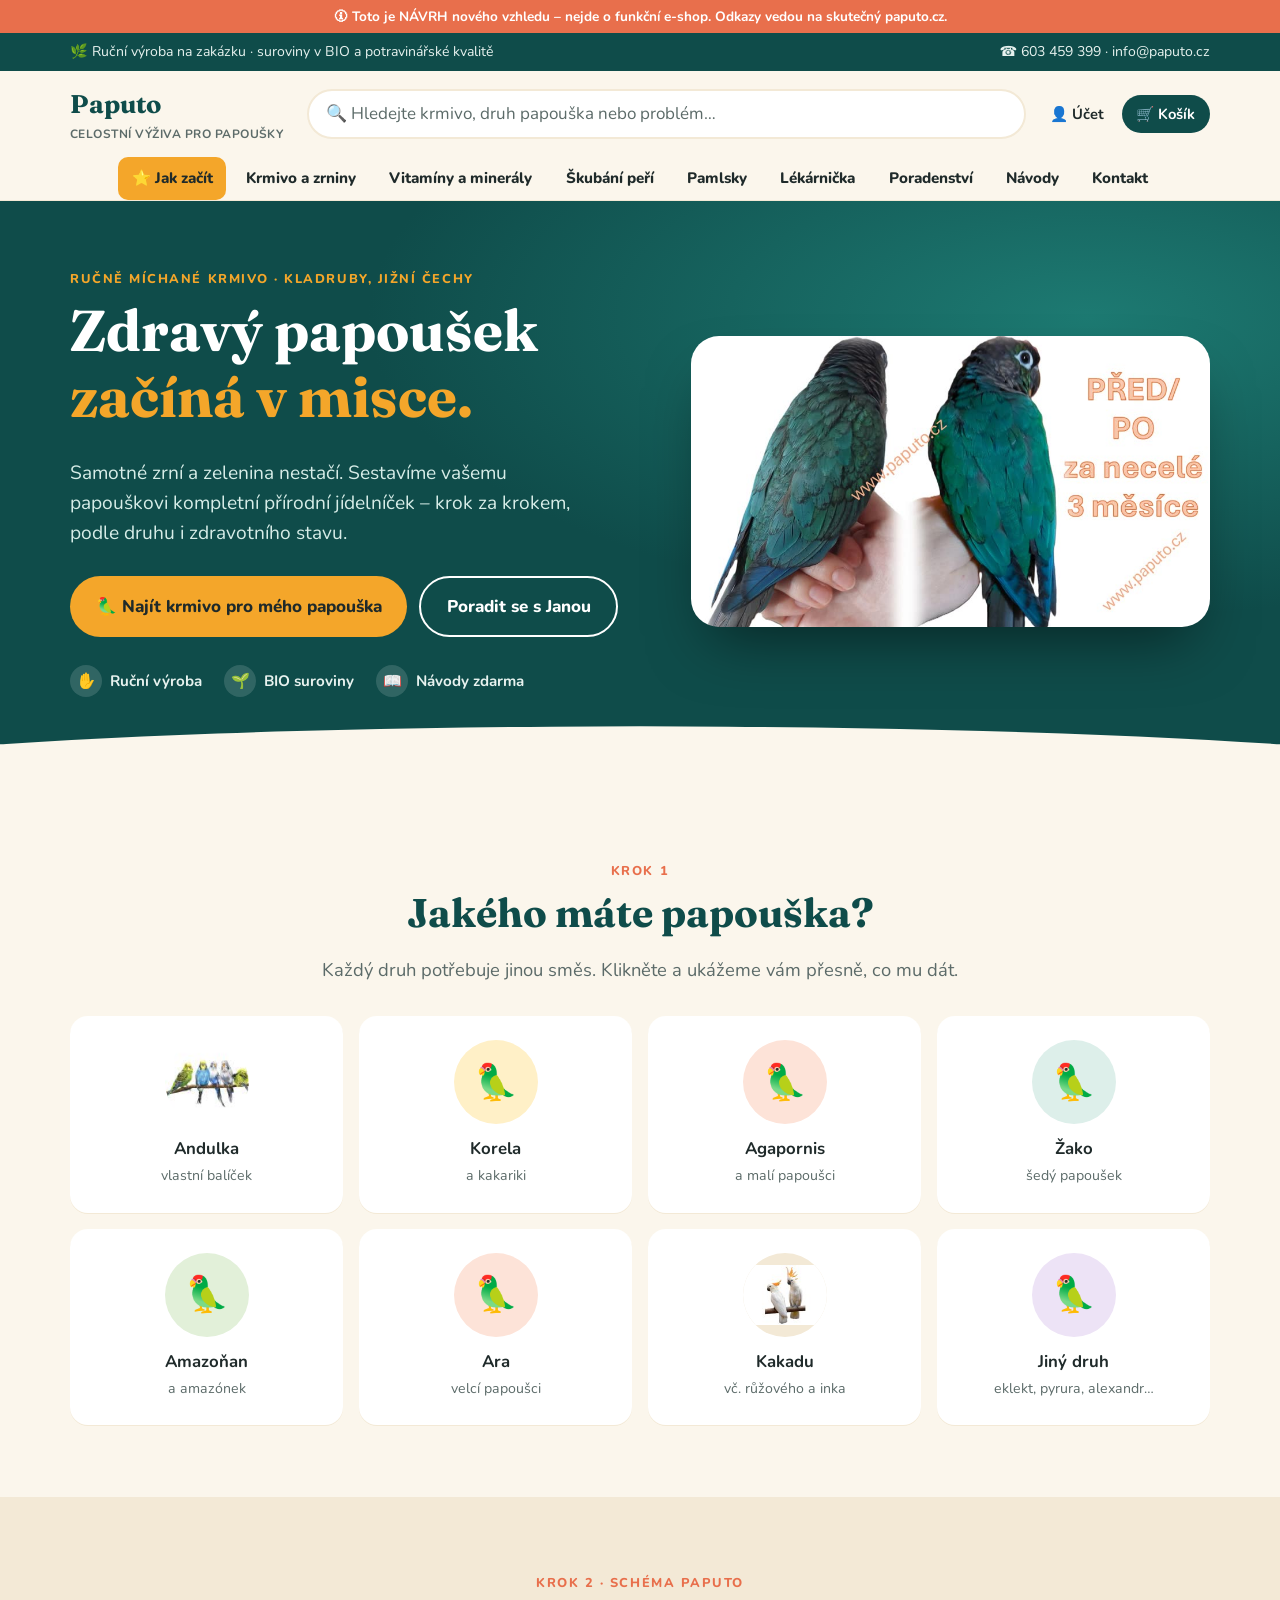
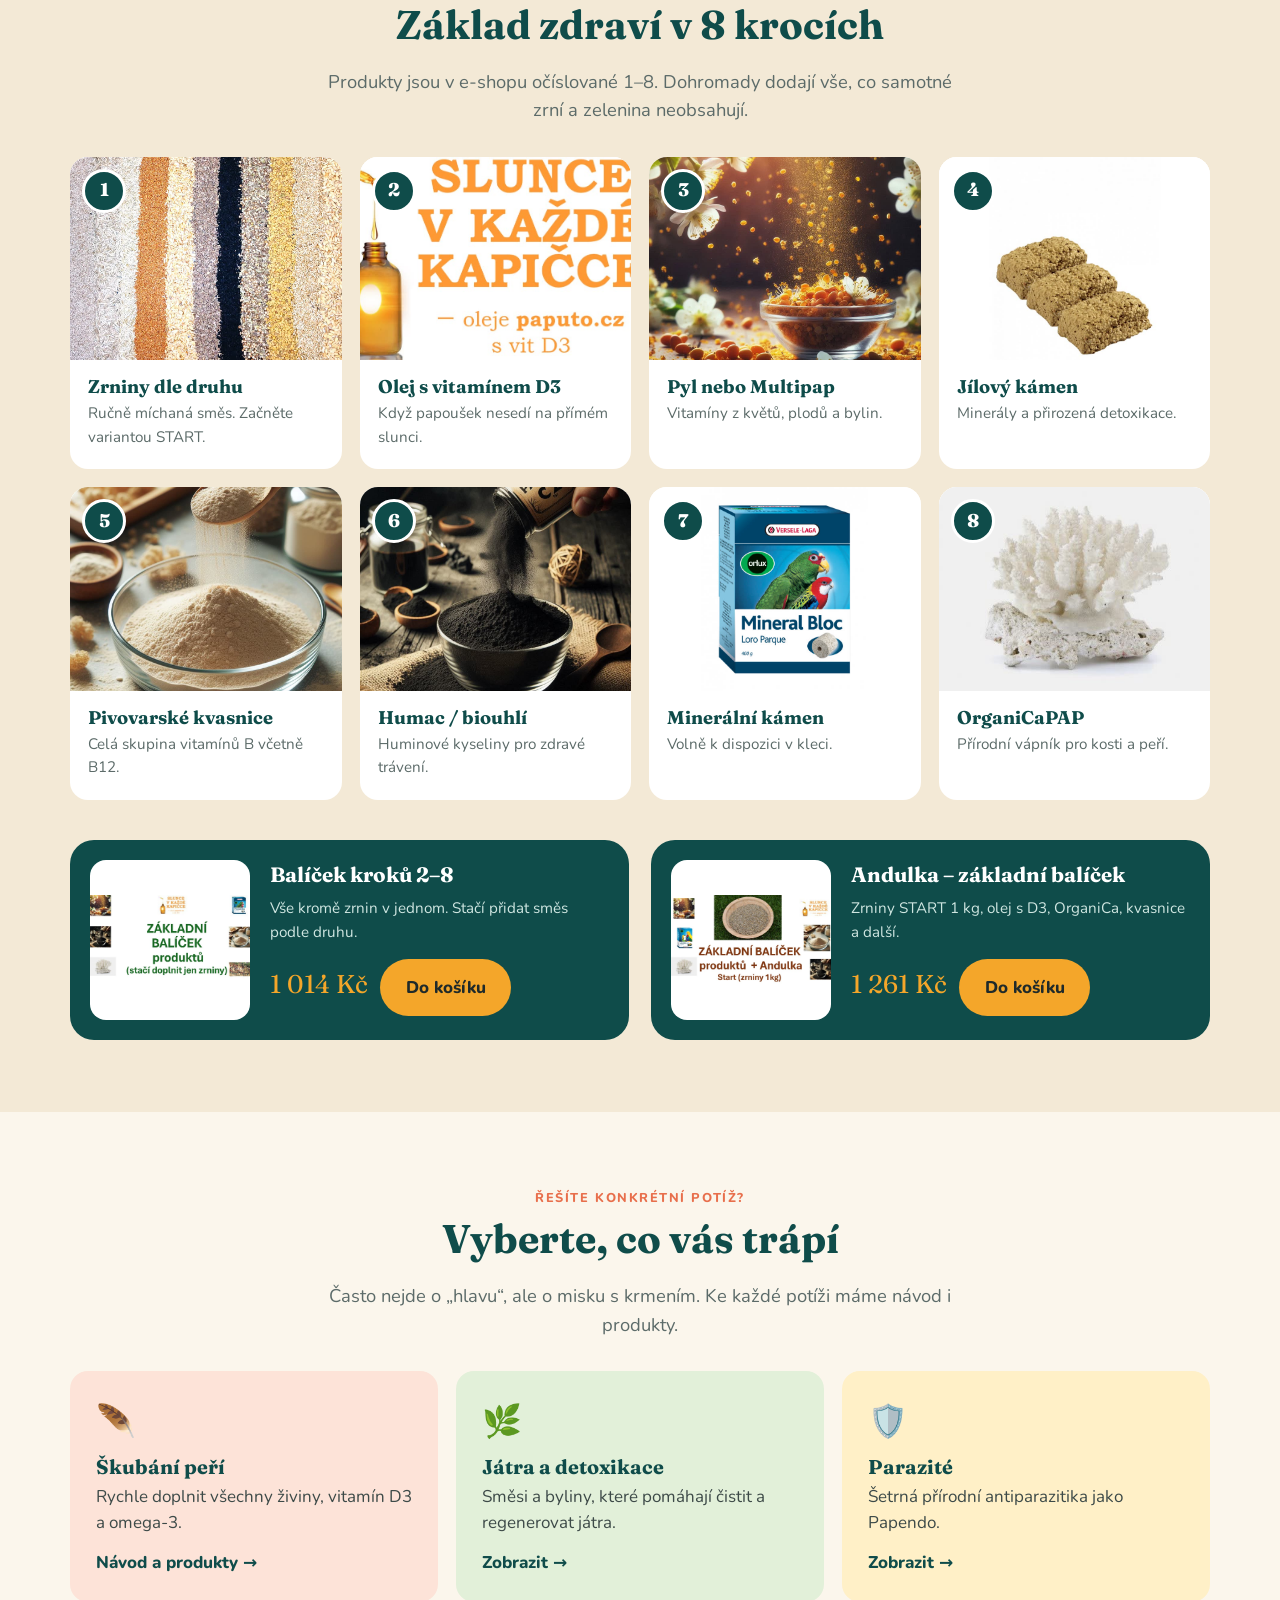
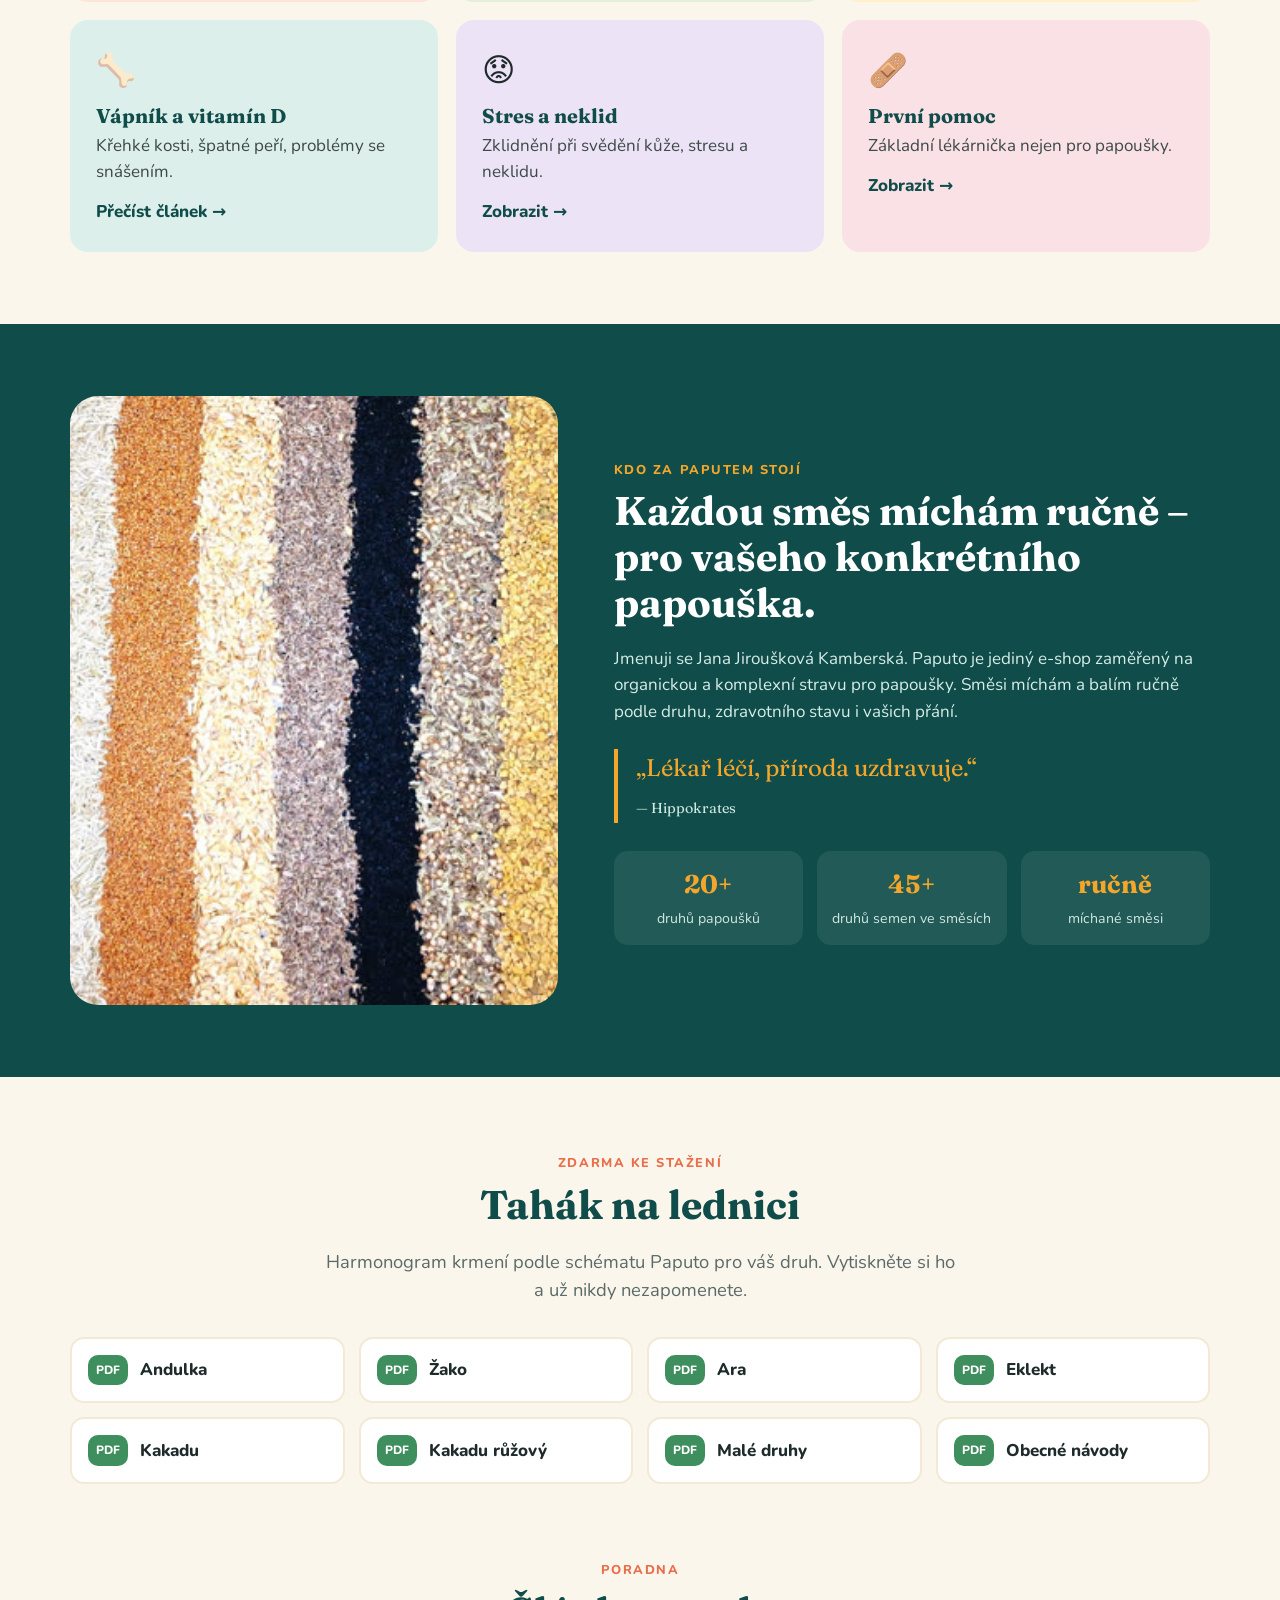
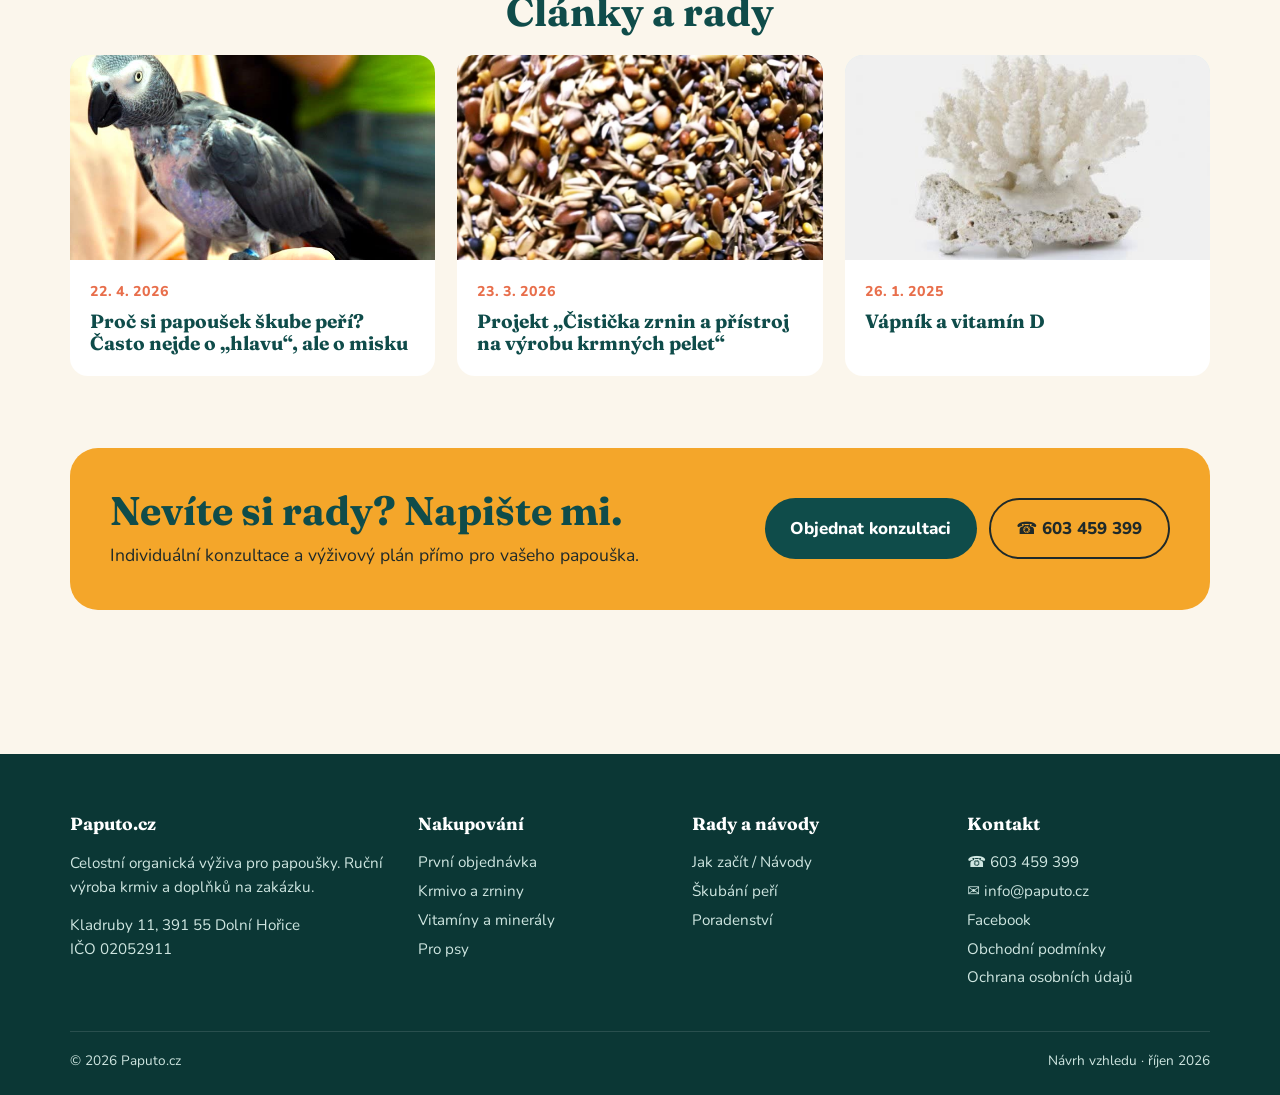
==== index.html @ c70174df "Návrh nového vzhledu úvodní stránky Paputo.cz Co-Authored-By: Claude Opus 5.5 <noreply@anthropic.com" ====
<!doctype html>
<html lang="cs">
<head>
<meta charset="utf-8">
<meta name="viewport" content="width=device-width,initial-scale=1">
<meta name="robots" content="noindex,nofollow">
<title>NÁVRH – Paputo.cz | Zdravý papoušek začíná v misce</title>
<link rel="preconnect" href="https://fonts.googleapis.com">
<link rel="preconnect" href="https://fonts.gstatic.com" crossorigin>
<link href="https://fonts.googleapis.com/css2?family=Fraunces:opsz,wght@9..144,600;9..144,800&family=Nunito:wght@400;600;700;800&display=swap" rel="stylesheet">
<style>
:root{
  --cream:#FBF6EC; --sand:#F3E9D6; --teal:#0F4C4A; --teal-2:#16615E; --leaf:#3E8E5E;
  --mango:#F4A62A; --coral:#E86F4C; --sky:#DDEFEA; --ink:#1F2A2A; --muted:#5C6B69;
  --r:18px; --shadow:0 10px 30px -12px rgba(15,76,74,.25);
}
*{box-sizing:border-box}
html{scroll-behavior:smooth}
body{margin:0;font-family:Nunito,system-ui,sans-serif;color:var(--ink);background:var(--cream);line-height:1.55;font-size:17px}
img{max-width:100%;display:block}
a{color:inherit}
h1,h2,h3{font-family:Fraunces,Georgia,serif;line-height:1.15;margin:0 0 .5em;color:var(--teal)}
h2{font-size:clamp(1.7rem,3.4vw,2.5rem)}
.wrap{max-width:1180px;margin:0 auto;padding:0 20px}
.eyebrow{display:inline-block;font-weight:800;font-size:.8rem;letter-spacing:.12em;text-transform:uppercase;color:var(--coral);margin-bottom:.6em}
.btn{display:inline-flex;align-items:center;gap:.5em;padding:.9em 1.5em;border-radius:999px;font-weight:800;text-decoration:none;transition:transform .15s,box-shadow .15s}
.btn:hover{transform:translateY(-2px);box-shadow:var(--shadow)}
.btn-mango{background:var(--mango);color:var(--ink)}
.btn-ghost{border:2px solid currentColor}
section{padding:72px 0}
.center{text-align:center}
.lead{font-size:1.15rem;color:var(--muted);max-width:640px}
.center .lead{margin:0 auto 2rem}

/* demo pruh */
.demo{background:var(--coral);color:#fff;text-align:center;font-weight:700;font-size:.85rem;padding:6px 12px}

/* horní lišta */
.topbar{background:var(--teal);color:#E7F2EF;font-size:.88rem}
.topbar .wrap{display:flex;justify-content:space-between;gap:12px;padding-top:8px;padding-bottom:8px;flex-wrap:wrap}
.topbar a{text-decoration:none}

/* hlavička */
header{background:var(--cream);position:sticky;top:0;z-index:20;border-bottom:1px solid var(--sand)}
.head{display:flex;align-items:center;gap:24px;padding-top:14px;padding-bottom:14px}
.logo{display:flex;align-items:center;gap:10px;text-decoration:none}
.logo b{font-family:Fraunces,serif;font-size:1.6rem;color:var(--teal)}
.logo small{display:block;font-size:.75rem;color:var(--muted);font-weight:700;letter-spacing:.04em}
.search{flex:1;display:flex;align-items:center;background:#fff;border:2px solid var(--sand);border-radius:999px;padding:.55em 1em;color:var(--muted);gap:.6em}
.icons{display:flex;gap:18px;font-weight:700;font-size:.92rem}
.icons a{text-decoration:none;display:flex;align-items:center;gap:6px}
.cart{background:var(--teal);color:#fff;padding:.5em 1em;border-radius:999px}
nav.main{background:var(--cream)}
nav.main ul{list-style:none;margin:0;padding:0 20px;display:flex;gap:6px;justify-content:center;flex-wrap:wrap;max-width:1180px;margin:0 auto}
nav.main a{display:block;padding:.65em .9em;font-weight:800;text-decoration:none;border-radius:10px;font-size:.95rem}
nav.main a:hover{background:var(--sky)}
nav.main .hl a{background:var(--mango)}
.burger{display:none}

/* hero */
.hero{background:radial-gradient(1200px 500px at 85% 20%,#1d7a72 0,var(--teal) 60%);color:#fff;padding:64px 0 88px;position:relative;overflow:hidden}
.hero::after{content:"";position:absolute;left:0;right:0;bottom:-1px;height:60px;background:var(--cream);clip-path:ellipse(70% 100% at 50% 100%)}
.hero .wrap{display:grid;grid-template-columns:1.05fr .95fr;gap:48px;align-items:center}
.hero h1{color:#fff;font-size:clamp(2.2rem,5vw,3.6rem)}
.hero h1 em{font-style:normal;color:var(--mango)}
.hero p{font-size:1.2rem;color:#D6ECE7;max-width:520px}
.hero .cta{display:flex;gap:12px;flex-wrap:wrap;margin:28px 0}
.trust{display:flex;gap:22px;flex-wrap:wrap;font-weight:700;font-size:.95rem;color:#E7F2EF}
.trust span{display:flex;align-items:center;gap:8px}
.trust i{font-style:normal;background:rgba(255,255,255,.14);border-radius:50%;width:32px;height:32px;display:grid;place-items:center}
.hero-img{position:relative}
.hero-img img{border-radius:28px;box-shadow:0 30px 60px -20px rgba(0,0,0,.5);background:#fff}
.badge{position:absolute;left:-18px;bottom:-18px;background:var(--mango);color:var(--ink);border-radius:20px;padding:14px 18px;font-weight:800;box-shadow:var(--shadow);max-width:230px;line-height:1.25}
.badge b{font-family:Fraunces,serif;font-size:1.5rem;display:block}

/* druhy */
.species{display:grid;grid-template-columns:repeat(4,1fr);gap:16px}
.sp{background:#fff;border-radius:var(--r);padding:22px 16px;text-align:center;text-decoration:none;box-shadow:0 1px 0 var(--sand);border:2px solid transparent;transition:.15s}
.sp:hover{border-color:var(--mango);transform:translateY(-3px);box-shadow:var(--shadow)}
.sp .dot{width:84px;height:84px;margin:0 auto 12px;border-radius:50%;display:grid;place-items:center;font-size:2.2rem;overflow:hidden}
.sp .dot img{width:100%;height:100%;object-fit:cover}
.sp b{display:block;font-size:1.05rem}
.sp small{color:var(--muted)}

/* 8 kroků */
.steps-bg{background:var(--sand)}
.steps{display:grid;grid-template-columns:repeat(4,1fr);gap:18px;counter-reset:s}
.step{background:#fff;border-radius:var(--r);overflow:hidden;text-decoration:none;display:flex;flex-direction:column;transition:.15s}
.step:hover{transform:translateY(-3px);box-shadow:var(--shadow)}
.step .ph{aspect-ratio:4/3;background:#fff;position:relative;overflow:hidden}
.step .ph img{position:absolute;inset:0;width:100%;height:100%;object-fit:cover}
.step .n{position:absolute;top:12px;left:12px;background:var(--teal);color:#fff;font-family:Fraunces,serif;font-weight:800;width:44px;height:44px;border-radius:50%;display:grid;place-items:center;font-size:1.15rem;border:3px solid #fff}
.step .tx{padding:16px 18px 20px}
.step h3{font-size:1.15rem;margin-bottom:.25em}
.step p{margin:0;color:var(--muted);font-size:.95rem}
.bundles{display:grid;grid-template-columns:1fr 1fr;gap:22px;margin-top:40px}
.bundle{display:grid;grid-template-columns:160px 1fr;gap:20px;align-items:center;background:var(--teal);color:#fff;border-radius:24px;padding:20px}
.bundle img{border-radius:16px;background:#fff;aspect-ratio:1;object-fit:contain;width:100%}
.bundle h3{color:#fff;font-size:1.3rem}
.bundle p{color:#CFE6E1;margin:.2em 0 1em;font-size:.95rem}
.price{font-family:Fraunces,serif;font-size:1.6rem;color:var(--mango);margin-right:12px}

/* problémy */
.probs{display:grid;grid-template-columns:repeat(3,1fr);gap:18px}
.prob{border-radius:var(--r);padding:26px;text-decoration:none;color:var(--ink);position:relative;transition:.15s}
.prob:hover{transform:translateY(-3px);box-shadow:var(--shadow)}
.prob .ic{font-size:2rem}
.prob h3{font-size:1.25rem;margin:.4em 0 .3em}
.prob p{margin:0 0 .8em;color:#3d4a48}
.prob span{font-weight:800;color:var(--teal)}
.c1{background:#FDE3D8}.c2{background:#E2F0D9}.c3{background:#FFF0C7}.c4{background:#DDEFEA}.c5{background:#EDE3F6}.c6{background:#F9E1E6}

/* Jana */
.jana{background:var(--teal);color:#fff}
.jana .wrap{display:grid;grid-template-columns:.9fr 1.1fr;gap:56px;align-items:center}
.jana h2{color:#fff}
.jana p{color:#D6ECE7}
.quote{font-family:Fraunces,serif;font-size:1.5rem;color:var(--mango);border-left:4px solid var(--mango);padding-left:18px;margin:24px 0}
.jana-img{border-radius:28px;overflow:hidden;aspect-ratio:4/5;background:#174f4c}
.jana-img img{width:100%;height:100%;object-fit:cover}
.facts{display:grid;grid-template-columns:repeat(3,1fr);gap:14px;margin-top:28px}
.facts div{background:rgba(255,255,255,.08);border-radius:14px;padding:14px;text-align:center}
.facts b{display:block;font-family:Fraunces,serif;font-size:1.6rem;color:var(--mango)}
.facts small{color:#CFE6E1}

/* taháky */
.dl{display:grid;grid-template-columns:repeat(4,1fr);gap:14px}
.dl a{display:flex;align-items:center;gap:12px;background:#fff;border-radius:14px;padding:16px;text-decoration:none;font-weight:800;border:2px solid var(--sand)}
.dl a:hover{border-color:var(--leaf)}
.dl i{font-style:normal;background:var(--leaf);color:#fff;border-radius:10px;padding:6px 8px;font-size:.75rem}

/* články */
.posts{display:grid;grid-template-columns:repeat(3,1fr);gap:22px}
.post{background:#fff;border-radius:var(--r);overflow:hidden;text-decoration:none;transition:.15s}
.post:hover{box-shadow:var(--shadow)}
.post .ph{aspect-ratio:16/9;overflow:hidden;background:var(--sky);position:relative}
.post .ph img{position:absolute;inset:0;width:100%;height:100%;object-fit:cover}
.post .tx{padding:18px 20px 22px}
.post small{color:var(--coral);font-weight:800}
.post h3{font-size:1.2rem;margin:.3em 0 0}

/* poradenství CTA */
.consult{background:var(--mango);border-radius:28px;padding:40px;display:grid;grid-template-columns:1fr auto;gap:24px;align-items:center}
.consult h2{margin:0 0 .2em}
.consult p{margin:0;font-size:1.1rem}
.btn-teal{background:var(--teal);color:#fff}

footer{background:#0B3735;color:#CFE6E1;padding:56px 0 24px;margin-top:72px;font-size:.95rem}
footer .cols{display:grid;grid-template-columns:1.3fr 1fr 1fr 1fr;gap:32px}
footer h4{color:#fff;font-family:Fraunces,serif;font-size:1.1rem;margin:0 0 .8em}
footer ul{list-style:none;padding:0;margin:0}
footer li{margin:.35em 0}
footer a{text-decoration:none}
footer a:hover{color:var(--mango)}
.copy{border-top:1px solid rgba(255,255,255,.12);margin-top:36px;padding-top:18px;font-size:.85rem;display:flex;justify-content:space-between;flex-wrap:wrap;gap:8px}

@media (max-width:960px){
  .hero .wrap,.jana .wrap{grid-template-columns:1fr}
  .species,.steps,.dl{grid-template-columns:repeat(2,1fr)}
  .probs,.posts{grid-template-columns:1fr 1fr}
  .bundles{grid-template-columns:1fr}
  footer .cols{grid-template-columns:1fr 1fr}
  .consult{grid-template-columns:1fr}
}
@media (max-width:640px){
  body{font-size:16px}
  section{padding:52px 0}
  .search,.icons .acc{display:none}
  nav.main ul{display:none}
  nav.main.open ul{display:flex;flex-direction:column;padding-bottom:12px}
  .burger{display:block;margin-left:auto;font-weight:800;background:var(--sky);border:0;border-radius:10px;padding:.5em .8em;font:inherit}
  .icons{margin-left:0}
  .probs,.posts{grid-template-columns:1fr}
  .bundle{grid-template-columns:96px 1fr}
  .badge{left:12px;bottom:-14px}
  .facts{grid-template-columns:1fr 1fr 1fr}
  .consult{padding:28px}
  footer .cols{grid-template-columns:1fr}
}
</style>
</head>
<body>

<div class="demo">🛈 Toto je NÁVRH nového vzhledu – nejde o funkční e-shop. Odkazy vedou na skutečný paputo.cz.</div>

<div class="topbar"><div class="wrap">
  <span>🌿 Ruční výroba na zakázku · suroviny v BIO a potravinářské kvalitě</span>
  <span><a href="tel:+420603459399">☎ 603 459 399</a> · <a href="mailto:info@paputo.cz">info@paputo.cz</a></span>
</div></div>

<header>
  <div class="wrap head">
    <a class="logo" href="#"><div><b>Paputo</b><small>CELOSTNÍ VÝŽIVA PRO PAPOUŠKY</small></div></a>
    <div class="search">🔍 Hledejte krmivo, druh papouška nebo problém…</div>
    <div class="icons">
      <a class="acc" href="https://www.paputo.cz/login/">👤 Účet</a>
      <a class="cart" href="https://www.paputo.cz/kosik/">🛒 Košík</a>
    </div>
    <button class="burger" onclick="document.querySelector('nav.main').classList.toggle('open')">☰ Menu</button>
  </div>
  <nav class="main"><ul>
    <li class="hl"><a href="#zacit">⭐ Jak začít</a></li>
    <li><a href="https://www.paputo.cz/zrniny/">Krmivo a zrniny</a></li>
    <li><a href="https://www.paputo.cz/vitaminy-a-mineraly/">Vitamíny a minerály</a></li>
    <li><a href="https://www.paputo.cz/skubani-nutno-dodat-vsechny-ziviny-produkty-c-1-8-viz-navody/">Škubání peří</a></li>
    <li><a href="https://www.paputo.cz/zdrave-mlsani-pamlsky/">Pamlsky</a></li>
    <li><a href="https://www.paputo.cz/hygiena-a-domacnost/">Lékárnička</a></li>
    <li><a href="https://www.paputo.cz/konzultace-poradenstvi/">Poradenství</a></li>
    <li><a href="https://www.paputo.cz/navody-paputo/">Návody</a></li>
    <li><a href="https://www.paputo.cz/kontakty/">Kontakt</a></li>
  </ul></nav>
</header>

<!-- HERO -->
<section class="hero">
  <div class="wrap">
    <div>
      <span class="eyebrow" style="color:var(--mango)">Ručně míchané krmivo · Kladruby, jižní Čechy</span>
      <h1>Zdravý papoušek <em>začíná v misce.</em></h1>
      <p>Samotné zrní a zelenina nestačí. Sestavíme vašemu papouškovi kompletní přírodní jídelníček – krok za krokem, podle druhu i zdravotního stavu.</p>
      <div class="cta">
        <a class="btn btn-mango" href="#druh">🦜 Najít krmivo pro mého papouška</a>
        <a class="btn btn-ghost" href="#poradna">Poradit se s Janou</a>
      </div>
      <div class="trust">
        <span><i>✋</i>Ruční výroba</span>
        <span><i>🌱</i>BIO suroviny</span>
        <span><i>📖</i>Návody zdarma</span>
      </div>
    </div>
    <div class="hero-img">
      <img src="img/hero.jpg" alt="Papoušek před a po změně stravy">
          </div>
  </div>
</section>

<!-- DRUH -->
<section id="druh">
  <div class="wrap center">
    <span class="eyebrow">Krok 1</span>
    <h2>Jakého máte papouška?</h2>
    <p class="lead">Každý druh potřebuje jinou směs. Klikněte a ukážeme vám přesně, co mu dát.</p>
    <div class="species">
      <a class="sp" href="https://www.paputo.cz/andulka-prvotni-objednavka/"><div class="dot" style="background:#E2F0D9"><img src="img/andulky.jpg" alt=""></div><b>Andulka</b><small>vlastní balíček</small></a>
      <a class="sp" href="https://www.paputo.cz/vsechny-druhy-vyjma-andulek/"><div class="dot" style="background:#FFF0C7">🦜</div><b>Korela</b><small>a kakariki</small></a>
      <a class="sp" href="https://www.paputo.cz/vsechny-druhy-vyjma-andulek/"><div class="dot" style="background:#FDE3D8">🦜</div><b>Agapornis</b><small>a malí papoušci</small></a>
      <a class="sp" href="https://www.paputo.cz/vsechny-druhy-vyjma-andulek/"><div class="dot" style="background:#DDEFEA">🦜</div><b>Žako</b><small>šedý papoušek</small></a>
      <a class="sp" href="https://www.paputo.cz/vsechny-druhy-vyjma-andulek/"><div class="dot" style="background:#E2F0D9">🦜</div><b>Amazoňan</b><small>a amazónek</small></a>
      <a class="sp" href="https://www.paputo.cz/vsechny-druhy-vyjma-andulek/"><div class="dot" style="background:#FDE3D8">🦜</div><b>Ara</b><small>velcí papoušci</small></a>
      <a class="sp" href="https://www.paputo.cz/vsechny-druhy-vyjma-andulek/"><div class="dot" style="background:#F3E9D6"><img src="img/kakadu.png" alt="" style="object-fit:contain"></div><b>Kakadu</b><small>vč. růžového a inka</small></a>
      <a class="sp" href="https://www.paputo.cz/vsechny-druhy-vyjma-andulek/"><div class="dot" style="background:#EDE3F6">🦜</div><b>Jiný druh</b><small>eklekt, pyrura, alexandr…</small></a>
    </div>
  </div>
</section>

<!-- 8 KROKŮ -->
<section class="steps-bg" id="zacit">
  <div class="wrap">
    <div class="center">
      <span class="eyebrow">Krok 2 · Schéma Paputo</span>
      <h2>Základ zdraví v 8 krocích</h2>
      <p class="lead">Produkty jsou v e-shopu očíslované 1–8. Dohromady dodají vše, co samotné zrní a zelenina neobsahují.</p>
    </div>
    <div class="steps">
      <a class="step" href="https://www.paputo.cz/zrniny-2/"><div class="ph"><img src="img/zrniny.jpg" alt=""><span class="n">1</span></div><div class="tx"><h3>Zrniny dle druhu</h3><p>Ručně míchaná směs. Začněte variantou START.</p></div></a>
      <a class="step" href="https://www.paputo.cz/02--bio-liskooriskovo-pupalkovy--lneno-konopny--za-studena-lisovany-olej-s-organickym-vit-d3/"><div class="ph"><img src="img/olej.jpg" alt=""><span class="n">2</span></div><div class="tx"><h3>Olej s vitamínem D3</h3><p>Když papoušek nesedí na přímém slunci.</p></div></a>
      <a class="step" href="https://www.paputo.cz/003-pyl-rouskovy-100-g-puvod-cr-zasoba-vitaminu-na-rok/"><div class="ph"><img src="img/pyl.jpg" alt=""><span class="n">3</span></div><div class="tx"><h3>Pyl nebo Multipap</h3><p>Vitamíny z květů, plodů a bylin.</p></div></a>
      <a class="step" href="https://www.paputo.cz/04--clay-bloc-amazon-river-550g-detoxikace-jilovy-mineralni-kamen-pro-papousky--vycisteni-trav--traktu--mineralni-jilovy-kamen--versele-laga-orlux-/"><div class="ph"><img src="img/jil.jpg" alt=""><span class="n">4</span></div><div class="tx"><h3>Jílový kámen</h3><p>Minerály a přirozená detoxikace.</p></div></a>
      <a class="step" href="https://www.paputo.cz/05b--odhorcene-pivovarske-kvasnice-zdroj-vitaminu-sk-b/"><div class="ph"><img src="img/kvasnice.jpg" alt=""><span class="n">5</span></div><div class="tx"><h3>Pivovarské kvasnice</h3><p>Celá skupina vitamínů B včetně B12.</p></div></a>
      <a class="step" href="https://www.paputo.cz/humac-odvazeny-v-prakticke-sroubovaci-doze-doplnek-s-vysokym-obsahem-huminovych-kyselin-kartac-na-streva-odstraneni-plisni--tezkych-kovu-ze-strev/"><div class="ph"><img src="img/humac.jpg" alt=""><span class="n">6</span></div><div class="tx"><h3>Humac / biouhlí</h3><p>Huminové kyseliny pro zdravé trávení.</p></div></a>
      <a class="step" href="https://www.paputo.cz/07--mineral-bloc-loro-parque-400g-mineralni-kamen-pro-papousky/"><div class="ph"><img src="img/mineral.jpg" alt="" style="object-fit:contain"><span class="n">7</span></div><div class="tx"><h3>Minerální kámen</h3><p>Volně k dispozici v kleci.</p></div></a>
      <a class="step" href="https://www.paputo.cz/organicapap-kosti-peri--dychani---zdroj-organickeho-vapniku-a-ostatnich-slozek-nutnych-pro-jeho-vstrebatelnost-100g-vynikajici-zdroj-prirozeneho--velmi-dobre-vyuzitelneho-vapniku/"><div class="ph"><img src="img/organica.jpg" alt=""><span class="n">8</span></div><div class="tx"><h3>OrganiCaPAP</h3><p>Přírodní vápník pro kosti a peří.</p></div></a>
    </div>

    <div class="bundles">
      <div class="bundle">
        <img src="img/balicek.jpg" alt="">
        <div><h3>Balíček kroků 2–8</h3><p>Vše kromě zrnin v jednom. Stačí přidat směs podle druhu.</p>
        <span class="price">1 014 Kč</span><a class="btn btn-mango" href="https://www.paputo.cz/balicek-zakladnich-produktu-pro-zdravi-papouska-c-2-8--staci-doplnit-jen-vhodne-zrniny-/">Do košíku</a></div>
      </div>
      <div class="bundle">
        <img src="img/andulka-balicek.jpg" alt="">
        <div><h3>Andulka – základní balíček</h3><p>Zrniny START 1 kg, olej s D3, OrganiCa, kvasnice a další.</p>
        <span class="price">1 261 Kč</span><a class="btn btn-mango" href="https://www.paputo.cz/andulka-zakladni-balicek/">Do košíku</a></div>
      </div>
    </div>
  </div>
</section>

<!-- PROBLÉMY -->
<section>
  <div class="wrap">
    <div class="center">
      <span class="eyebrow">Řešíte konkrétní potíž?</span>
      <h2>Vyberte, co vás trápí</h2>
      <p class="lead">Často nejde o „hlavu“, ale o misku s krmením. Ke každé potíži máme návod i produkty.</p>
    </div>
    <div class="probs">
      <a class="prob c1" href="https://www.paputo.cz/informace-v-pripade-skubani/"><div class="ic">🪶</div><h3>Škubání peří</h3><p>Rychle doplnit všechny živiny, vitamín D3 a omega-3.</p><span>Návod a produkty →</span></a>
      <a class="prob c2" href="https://www.paputo.cz/jatra-a-ocista-organizmu/"><div class="ic">🌿</div><h3>Játra a detoxikace</h3><p>Směsi a byliny, které pomáhají čistit a regenerovat játra.</p><span>Zobrazit →</span></a>
      <a class="prob c3" href="https://www.paputo.cz/odcerveni/"><div class="ic">🛡️</div><h3>Parazité</h3><p>Šetrná přírodní antiparazitika jako Papendo.</p><span>Zobrazit →</span></a>
      <a class="prob c4" href="https://www.paputo.cz/nase-novinky/vapnik-a-vitamin-d/"><div class="ic">🦴</div><h3>Vápník a vitamín D</h3><p>Křehké kosti, špatné peří, problémy se snášením.</p><span>Přečíst článek →</span></a>
      <a class="prob c5" href="https://www.paputo.cz/02b-konopny-cb-extrakt-v-bio-konopno-pupalkovem-oleji-s-bez-vit-d3-uvedte-v-poznamce--pro-zklidneni-pri-svedeni-kuze-stresu-skubani--neklidu/"><div class="ic">😟</div><h3>Stres a neklid</h3><p>Zklidnění při svědění kůže, stresu a neklidu.</p><span>Zobrazit →</span></a>
      <a class="prob c6" href="https://www.paputo.cz/zakladni-lekarnicka-nejen-pro-papousky/"><div class="ic">🩹</div><h3>První pomoc</h3><p>Základní lékárnička nejen pro papoušky.</p><span>Zobrazit →</span></a>
    </div>
  </div>
</section>

<!-- JANA -->
<section class="jana" id="o-nas">
  <div class="wrap">
    <div class="jana-img"><img src="img/zrniny.jpg" alt="Ručně míchané zrniny"></div>
    <div>
      <span class="eyebrow" style="color:var(--mango)">Kdo za Paputem stojí</span>
      <h2>Každou směs míchám ručně – pro vašeho konkrétního papouška.</h2>
      <p>Jmenuji se Jana Jiroušková Kamberská. Paputo je jediný e-shop zaměřený na organickou a komplexní stravu pro papoušky. Směsi míchám a balím ručně podle druhu, zdravotního stavu i vašich přání.</p>
      <div class="quote">„Lékař léčí, příroda uzdravuje.“<br><small style="font-size:.9rem;color:#CFE6E1">— Hippokrates</small></div>
      <div class="facts">
        <div><b>20+</b><small>druhů papoušků</small></div>
        <div><b>45+</b><small>druhů semen ve směsích</small></div>
        <div><b>ručně</b><small>míchané směsi</small></div>
      </div>
    </div>
  </div>
</section>

<!-- TAHÁKY -->
<section>
  <div class="wrap">
    <div class="center">
      <span class="eyebrow">Zdarma ke stažení</span>
      <h2>Tahák na lednici</h2>
      <p class="lead">Harmonogram krmení podle schématu Paputo pro váš druh. Vytiskněte si ho a už nikdy nezapomenete.</p>
    </div>
    <div class="dl">
      <a href="https://www.paputo.cz/user/documents/upload/Vyzivovy%20plan%20tahak%20na%20lednici%20andulka.pdf"><i>PDF</i>Andulka</a>
      <a href="https://www.paputo.cz/user/documents/upload/Vyzivovy%20plan%20tahak%20na%20lednici%20Zako.pdf"><i>PDF</i>Žako</a>
      <a href="https://www.paputo.cz/user/documents/upload/Vyzivovy%20plan%20tahak%20na%20lednici%20ara.pdf"><i>PDF</i>Ara</a>
      <a href="https://www.paputo.cz/user/documents/upload/Vyzivovy%20plan%20tahak%20na%20lednici%20eklekt.pdf"><i>PDF</i>Eklekt</a>
      <a href="https://www.paputo.cz/user/documents/upload/Vyzivovy%20plan%20tahak%20na%20lednici%20KAKADU.pdf"><i>PDF</i>Kakadu</a>
      <a href="https://www.paputo.cz/user/documents/upload/Vyzivovy%20plan%20tahak%20na%20lednici%20KAKADU%20RUZOVY.pdf"><i>PDF</i>Kakadu růžový</a>
      <a href="https://www.paputo.cz/user/documents/upload/Vyzivovy%20plan%20tahak%20na%20lednici%20uni%20mal%C3%BD.pdf"><i>PDF</i>Malé druhy</a>
      <a href="https://www.paputo.cz/user/documents/upload/__navody%20paputo%202022%2001.pdf"><i>PDF</i>Obecné návody</a>
    </div>
  </div>
</section>

<!-- ČLÁNKY -->
<section style="padding-top:0">
  <div class="wrap">
    <div class="center"><span class="eyebrow">Poradna</span><h2>Články a rady</h2></div>
    <div class="posts">
      <a class="post" href="https://www.paputo.cz/nase-novinky/proc-si-papousek-skube-peri--casto-nejde-o--hlavu---ale-o-misku-s-krmenim/"><div class="ph"><img src="img/zako.jpg" alt=""></div><div class="tx"><small>22. 4. 2026</small><h3>Proč si papoušek škube peří? Často nejde o „hlavu“, ale o misku</h3></div></a>
      <a class="post" href="https://www.paputo.cz/nase-novinky/projekt--cisticka-zrnin-a-pristroj-na-vyrobu-krmnych-pelet/"><div class="ph"><img src="img/divoka.jpg" alt=""></div><div class="tx"><small>23. 3. 2026</small><h3>Projekt „Čistička zrnin a přístroj na výrobu krmných pelet“</h3></div></a>
      <a class="post" href="https://www.paputo.cz/nase-novinky/vapnik-a-vitamin-d/"><div class="ph"><img src="img/organica.jpg" alt=""></div><div class="tx"><small>26. 1. 2025</small><h3>Vápník a vitamín D</h3></div></a>
    </div>
  </div>
</section>

<!-- PORADENSTVÍ -->
<section id="poradna" style="padding-top:0">
  <div class="wrap">
    <div class="consult">
      <div><h2>Nevíte si rady? Napište mi.</h2><p>Individuální konzultace a výživový plán přímo pro vašeho papouška.</p></div>
      <div style="display:flex;gap:12px;flex-wrap:wrap">
        <a class="btn btn-teal" href="https://www.paputo.cz/individualni-konzultace/">Objednat konzultaci</a>
        <a class="btn btn-ghost" href="tel:+420603459399">☎ 603 459 399</a>
      </div>
    </div>
  </div>
</section>

<footer>
  <div class="wrap">
    <div class="cols">
      <div><h4>Paputo.cz</h4><p>Celostní organická výživa pro papoušky. Ruční výroba krmiv a doplňků na zakázku.</p><p>Kladruby 11, 391 55 Dolní Hořice<br>IČO 02052911</p></div>
      <div><h4>Nakupování</h4><ul>
        <li><a href="https://www.paputo.cz/prvni-objednavka-zakladni-slozky-vyzivy/">První objednávka</a></li>
        <li><a href="https://www.paputo.cz/zrniny/">Krmivo a zrniny</a></li>
        <li><a href="https://www.paputo.cz/vitaminy-a-mineraly/">Vitamíny a minerály</a></li>
        <li><a href="https://www.paputo.cz/pro-psy/">Pro psy</a></li></ul></div>
      <div><h4>Rady a návody</h4><ul>
        <li><a href="https://www.paputo.cz/navody-paputo/">Jak začít / Návody</a></li>
        <li><a href="https://www.paputo.cz/informace-v-pripade-skubani/">Škubání peří</a></li>
        <li><a href="https://www.paputo.cz/konzultace-poradenstvi/">Poradenství</a></li></ul></div>
      <div><h4>Kontakt</h4><ul>
        <li><a href="tel:+420603459399">☎ 603 459 399</a></li>
        <li><a href="mailto:info@paputo.cz">✉ info@paputo.cz</a></li>
        <li><a href="https://www.facebook.com/paputo.cz">Facebook</a></li>
        <li><a href="https://www.paputo.cz/obchodni-podminky/">Obchodní podmínky</a></li>
        <li><a href="https://www.paputo.cz/podminky-ochrany-osobnich-udaju/">Ochrana osobních údajů</a></li></ul></div>
    </div>
    <div class="copy"><span>© 2026 Paputo.cz</span><span>Návrh vzhledu · říjen 2026</span></div>
  </div>
</footer>
</body>
</html>
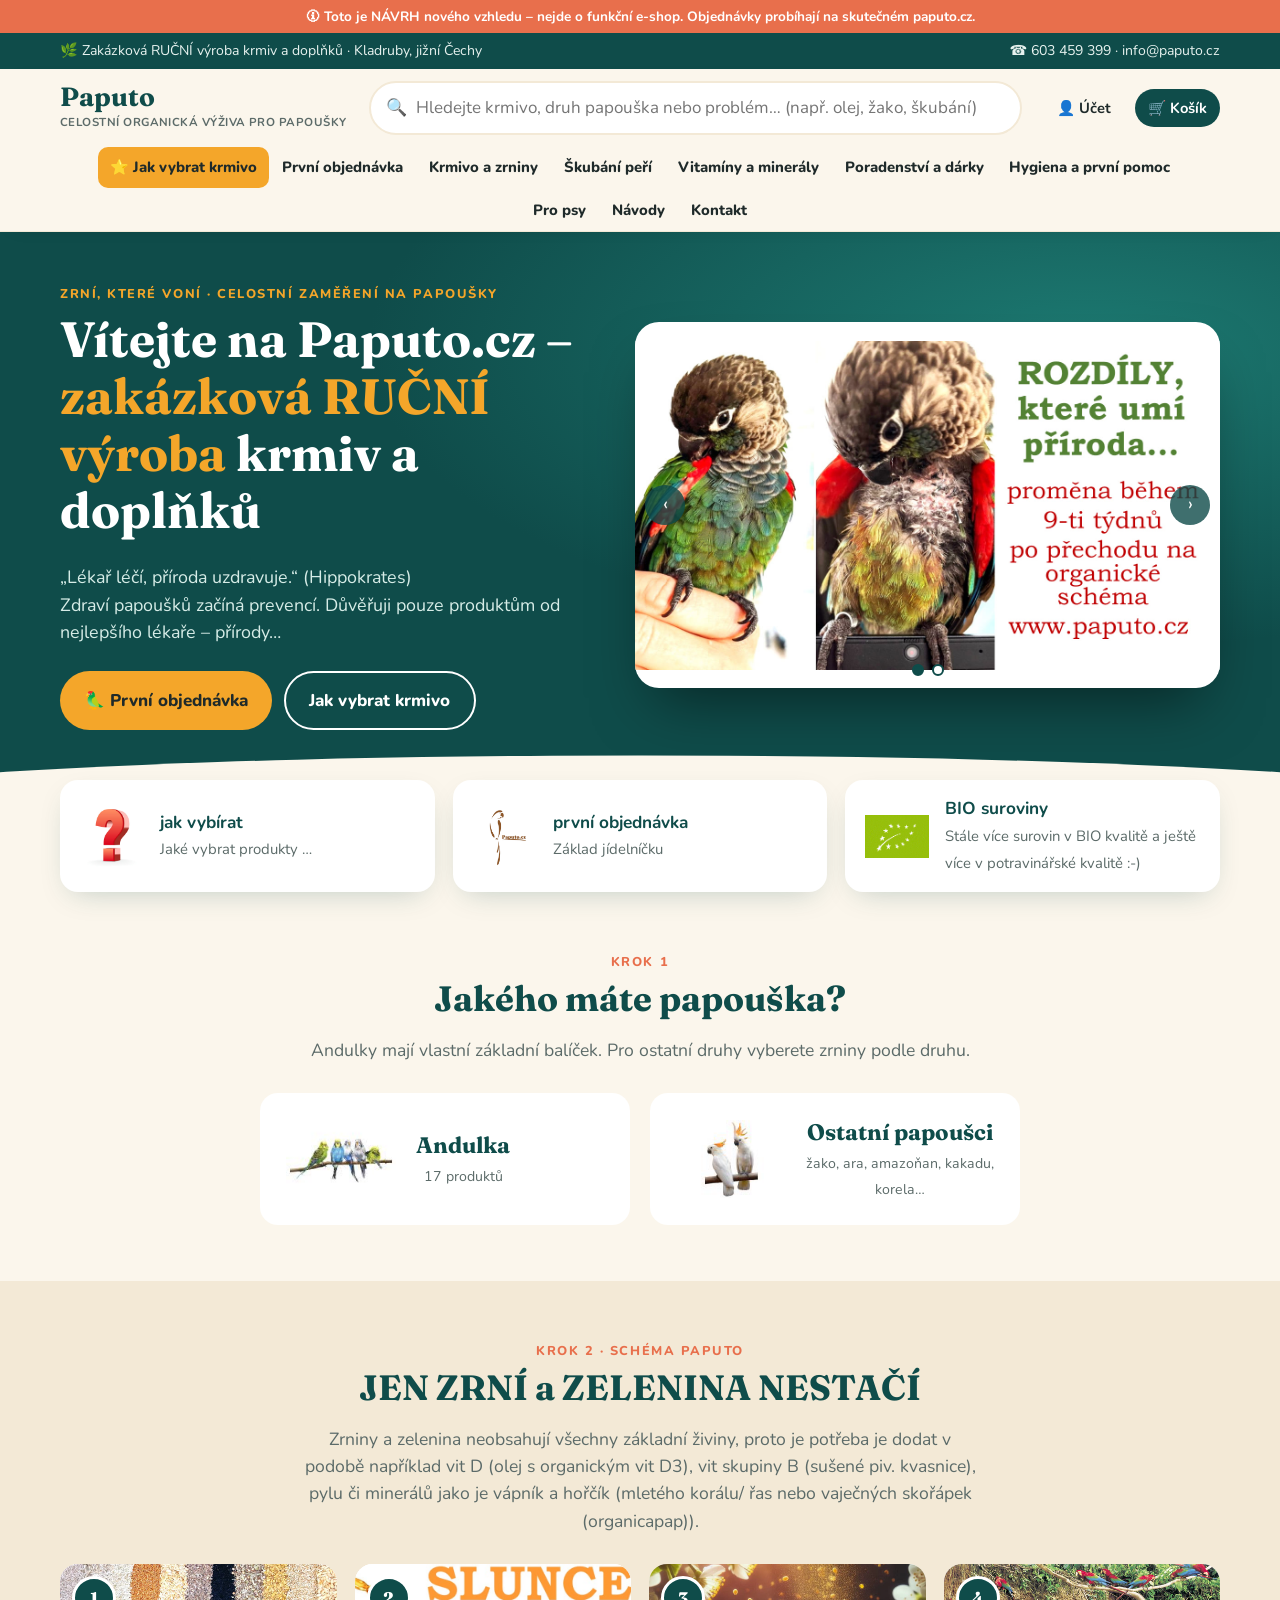
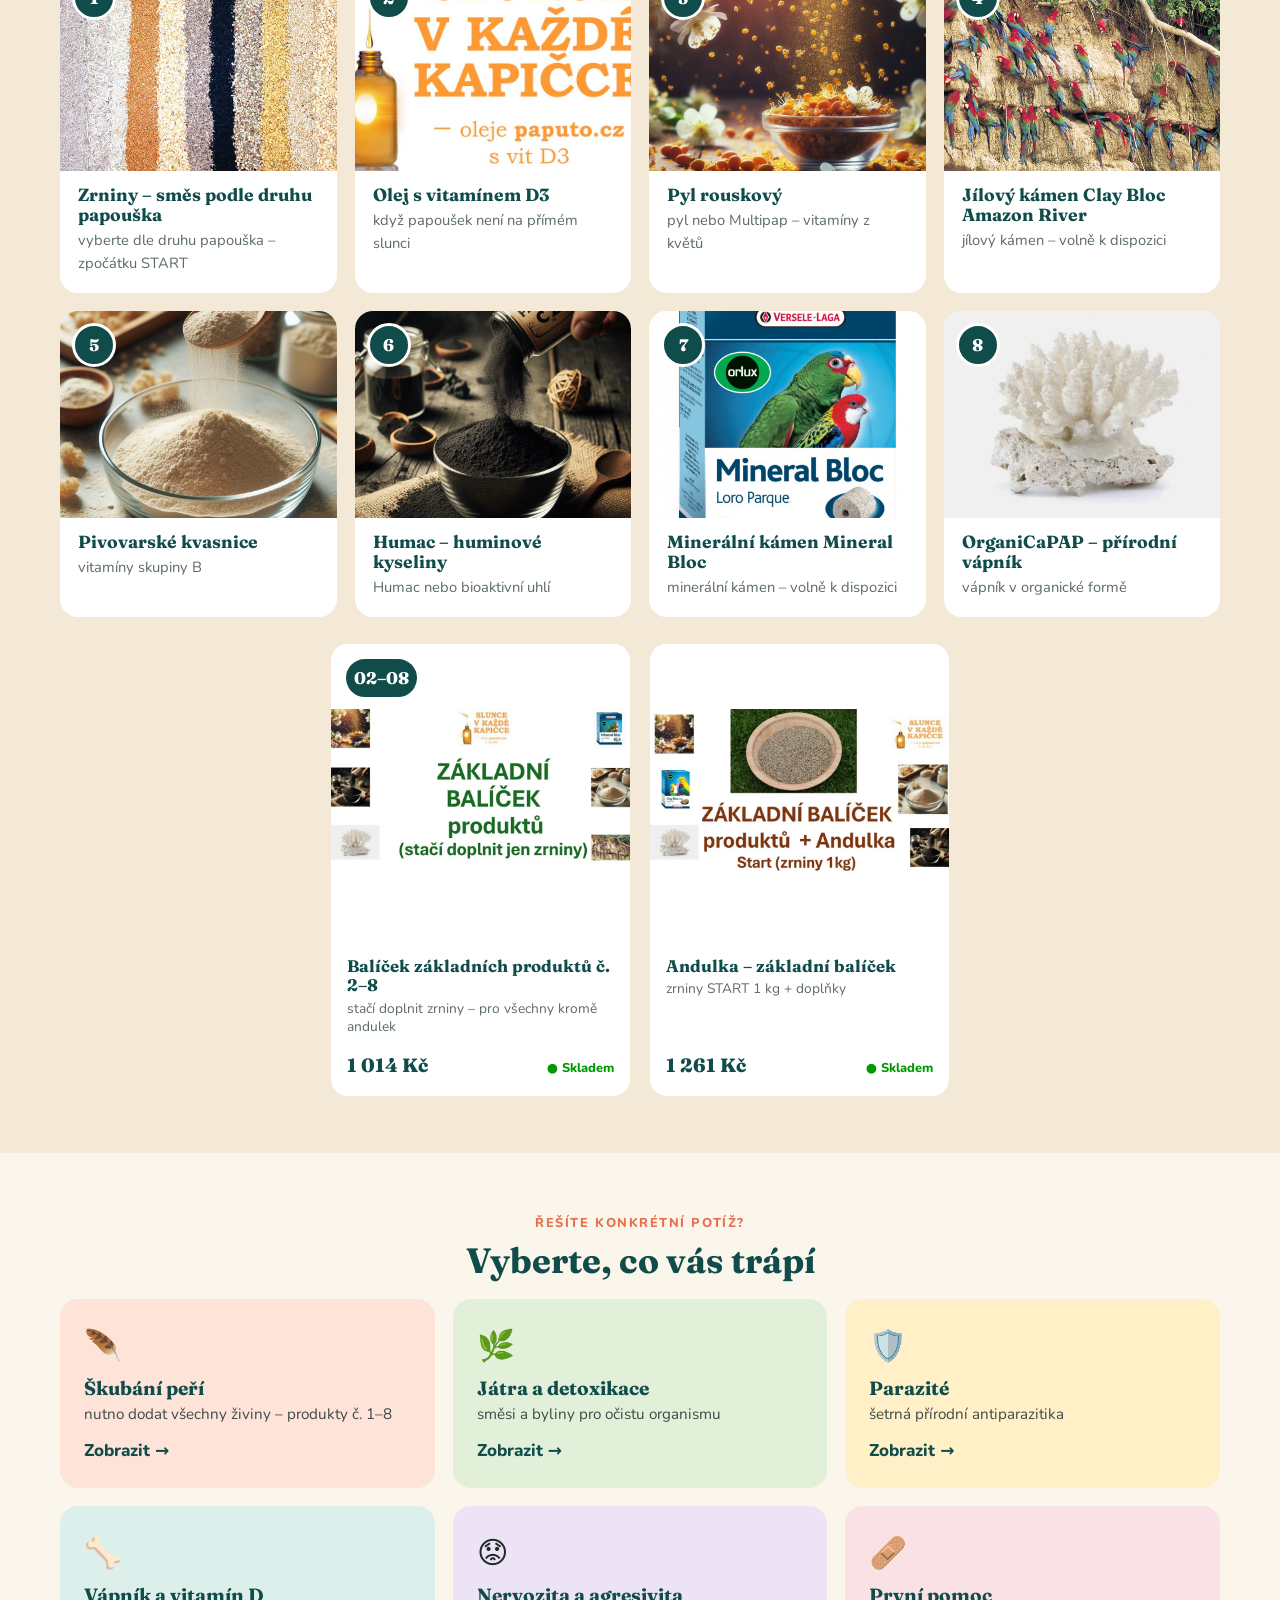
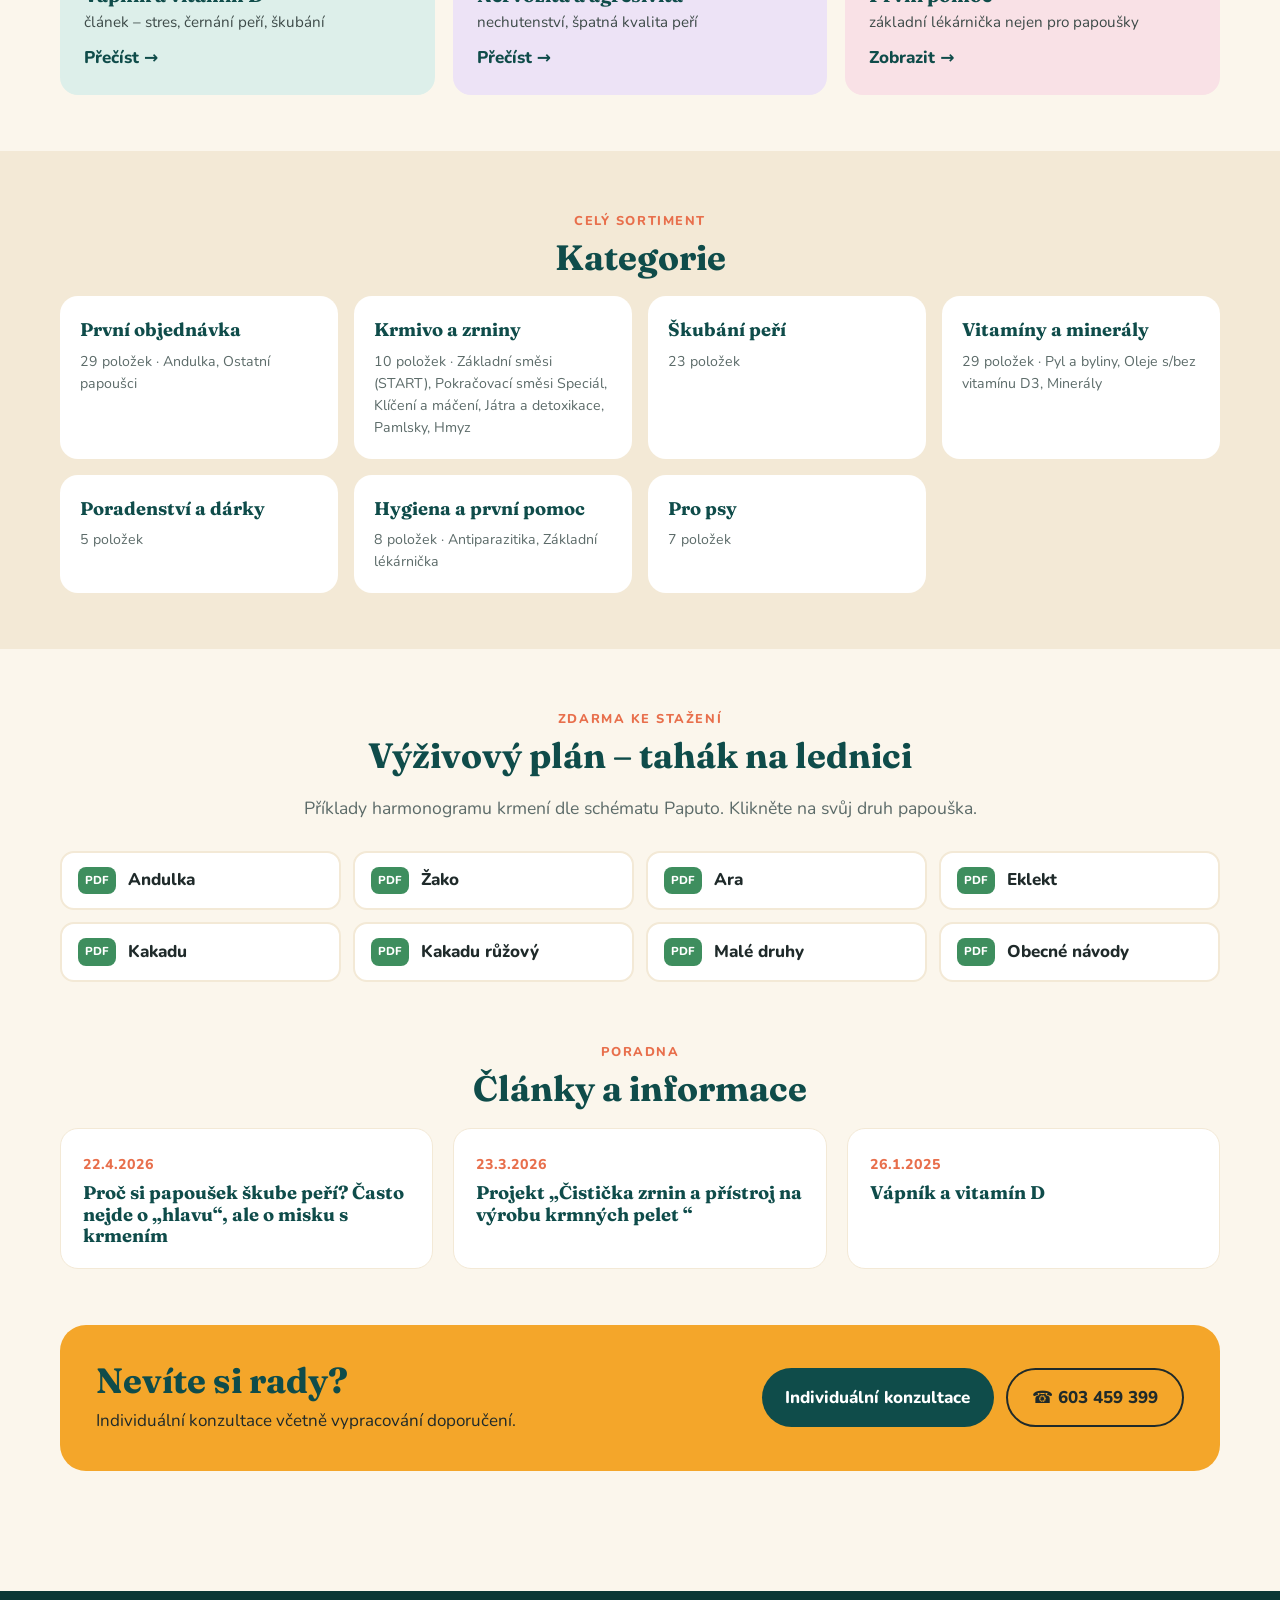
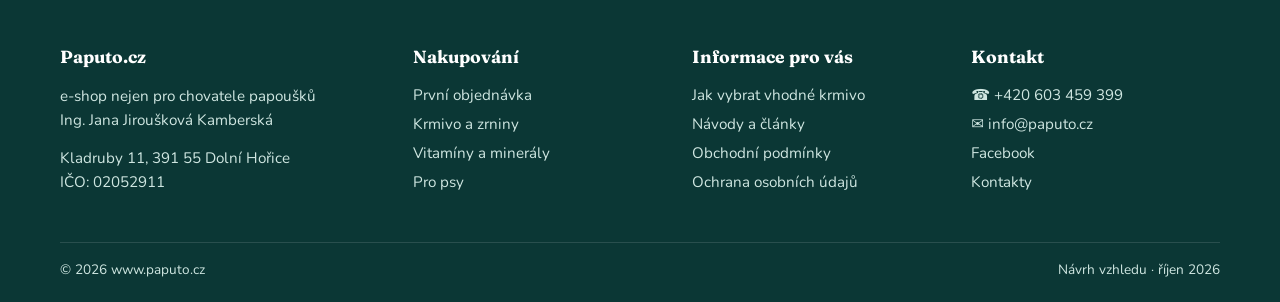
==== commit 3e6eaf8c: "Celý e-shop Paputo: katalog 57 produktů, kategorie, návody, vyhledávání Co-Authored-By: Claude Opus " ====
--- a/index.html
+++ b/index.html
@@ -4,394 +4,62 @@
 <meta charset="utf-8">
 <meta name="viewport" content="width=device-width,initial-scale=1">
 <meta name="robots" content="noindex,nofollow">
-<title>NÁVRH – Paputo.cz | Zdravý papoušek začíná v misce</title>
+<title>Paputo.cz (návrh)</title>
 <link rel="preconnect" href="https://fonts.googleapis.com">
 <link rel="preconnect" href="https://fonts.gstatic.com" crossorigin>
 <link href="https://fonts.googleapis.com/css2?family=Fraunces:opsz,wght@9..144,600;9..144,800&family=Nunito:wght@400;600;700;800&display=swap" rel="stylesheet">
-<style>
-:root{
-  --cream:#FBF6EC; --sand:#F3E9D6; --teal:#0F4C4A; --teal-2:#16615E; --leaf:#3E8E5E;
-  --mango:#F4A62A; --coral:#E86F4C; --sky:#DDEFEA; --ink:#1F2A2A; --muted:#5C6B69;
-  --r:18px; --shadow:0 10px 30px -12px rgba(15,76,74,.25);
-}
-*{box-sizing:border-box}
-html{scroll-behavior:smooth}
-body{margin:0;font-family:Nunito,system-ui,sans-serif;color:var(--ink);background:var(--cream);line-height:1.55;font-size:17px}
-img{max-width:100%;display:block}
-a{color:inherit}
-h1,h2,h3{font-family:Fraunces,Georgia,serif;line-height:1.15;margin:0 0 .5em;color:var(--teal)}
-h2{font-size:clamp(1.7rem,3.4vw,2.5rem)}
-.wrap{max-width:1180px;margin:0 auto;padding:0 20px}
-.eyebrow{display:inline-block;font-weight:800;font-size:.8rem;letter-spacing:.12em;text-transform:uppercase;color:var(--coral);margin-bottom:.6em}
-.btn{display:inline-flex;align-items:center;gap:.5em;padding:.9em 1.5em;border-radius:999px;font-weight:800;text-decoration:none;transition:transform .15s,box-shadow .15s}
-.btn:hover{transform:translateY(-2px);box-shadow:var(--shadow)}
-.btn-mango{background:var(--mango);color:var(--ink)}
-.btn-ghost{border:2px solid currentColor}
-section{padding:72px 0}
-.center{text-align:center}
-.lead{font-size:1.15rem;color:var(--muted);max-width:640px}
-.center .lead{margin:0 auto 2rem}
-
-/* demo pruh */
-.demo{background:var(--coral);color:#fff;text-align:center;font-weight:700;font-size:.85rem;padding:6px 12px}
-
-/* horní lišta */
-.topbar{background:var(--teal);color:#E7F2EF;font-size:.88rem}
-.topbar .wrap{display:flex;justify-content:space-between;gap:12px;padding-top:8px;padding-bottom:8px;flex-wrap:wrap}
-.topbar a{text-decoration:none}
-
-/* hlavička */
-header{background:var(--cream);position:sticky;top:0;z-index:20;border-bottom:1px solid var(--sand)}
-.head{display:flex;align-items:center;gap:24px;padding-top:14px;padding-bottom:14px}
-.logo{display:flex;align-items:center;gap:10px;text-decoration:none}
-.logo b{font-family:Fraunces,serif;font-size:1.6rem;color:var(--teal)}
-.logo small{display:block;font-size:.75rem;color:var(--muted);font-weight:700;letter-spacing:.04em}
-.search{flex:1;display:flex;align-items:center;background:#fff;border:2px solid var(--sand);border-radius:999px;padding:.55em 1em;color:var(--muted);gap:.6em}
-.icons{display:flex;gap:18px;font-weight:700;font-size:.92rem}
-.icons a{text-decoration:none;display:flex;align-items:center;gap:6px}
-.cart{background:var(--teal);color:#fff;padding:.5em 1em;border-radius:999px}
-nav.main{background:var(--cream)}
-nav.main ul{list-style:none;margin:0;padding:0 20px;display:flex;gap:6px;justify-content:center;flex-wrap:wrap;max-width:1180px;margin:0 auto}
-nav.main a{display:block;padding:.65em .9em;font-weight:800;text-decoration:none;border-radius:10px;font-size:.95rem}
-nav.main a:hover{background:var(--sky)}
-nav.main .hl a{background:var(--mango)}
-.burger{display:none}
-
-/* hero */
-.hero{background:radial-gradient(1200px 500px at 85% 20%,#1d7a72 0,var(--teal) 60%);color:#fff;padding:64px 0 88px;position:relative;overflow:hidden}
-.hero::after{content:"";position:absolute;left:0;right:0;bottom:-1px;height:60px;background:var(--cream);clip-path:ellipse(70% 100% at 50% 100%)}
-.hero .wrap{display:grid;grid-template-columns:1.05fr .95fr;gap:48px;align-items:center}
-.hero h1{color:#fff;font-size:clamp(2.2rem,5vw,3.6rem)}
-.hero h1 em{font-style:normal;color:var(--mango)}
-.hero p{font-size:1.2rem;color:#D6ECE7;max-width:520px}
-.hero .cta{display:flex;gap:12px;flex-wrap:wrap;margin:28px 0}
-.trust{display:flex;gap:22px;flex-wrap:wrap;font-weight:700;font-size:.95rem;color:#E7F2EF}
-.trust span{display:flex;align-items:center;gap:8px}
-.trust i{font-style:normal;background:rgba(255,255,255,.14);border-radius:50%;width:32px;height:32px;display:grid;place-items:center}
-.hero-img{position:relative}
-.hero-img img{border-radius:28px;box-shadow:0 30px 60px -20px rgba(0,0,0,.5);background:#fff}
-.badge{position:absolute;left:-18px;bottom:-18px;background:var(--mango);color:var(--ink);border-radius:20px;padding:14px 18px;font-weight:800;box-shadow:var(--shadow);max-width:230px;line-height:1.25}
-.badge b{font-family:Fraunces,serif;font-size:1.5rem;display:block}
-
-/* druhy */
-.species{display:grid;grid-template-columns:repeat(4,1fr);gap:16px}
-.sp{background:#fff;border-radius:var(--r);padding:22px 16px;text-align:center;text-decoration:none;box-shadow:0 1px 0 var(--sand);border:2px solid transparent;transition:.15s}
-.sp:hover{border-color:var(--mango);transform:translateY(-3px);box-shadow:var(--shadow)}
-.sp .dot{width:84px;height:84px;margin:0 auto 12px;border-radius:50%;display:grid;place-items:center;font-size:2.2rem;overflow:hidden}
-.sp .dot img{width:100%;height:100%;object-fit:cover}
-.sp b{display:block;font-size:1.05rem}
-.sp small{color:var(--muted)}
-
-/* 8 kroků */
-.steps-bg{background:var(--sand)}
-.steps{display:grid;grid-template-columns:repeat(4,1fr);gap:18px;counter-reset:s}
-.step{background:#fff;border-radius:var(--r);overflow:hidden;text-decoration:none;display:flex;flex-direction:column;transition:.15s}
-.step:hover{transform:translateY(-3px);box-shadow:var(--shadow)}
-.step .ph{aspect-ratio:4/3;background:#fff;position:relative;overflow:hidden}
-.step .ph img{position:absolute;inset:0;width:100%;height:100%;object-fit:cover}
-.step .n{position:absolute;top:12px;left:12px;background:var(--teal);color:#fff;font-family:Fraunces,serif;font-weight:800;width:44px;height:44px;border-radius:50%;display:grid;place-items:center;font-size:1.15rem;border:3px solid #fff}
-.step .tx{padding:16px 18px 20px}
-.step h3{font-size:1.15rem;margin-bottom:.25em}
-.step p{margin:0;color:var(--muted);font-size:.95rem}
-.bundles{display:grid;grid-template-columns:1fr 1fr;gap:22px;margin-top:40px}
-.bundle{display:grid;grid-template-columns:160px 1fr;gap:20px;align-items:center;background:var(--teal);color:#fff;border-radius:24px;padding:20px}
-.bundle img{border-radius:16px;background:#fff;aspect-ratio:1;object-fit:contain;width:100%}
-.bundle h3{color:#fff;font-size:1.3rem}
-.bundle p{color:#CFE6E1;margin:.2em 0 1em;font-size:.95rem}
-.price{font-family:Fraunces,serif;font-size:1.6rem;color:var(--mango);margin-right:12px}
-
-/* problémy */
-.probs{display:grid;grid-template-columns:repeat(3,1fr);gap:18px}
-.prob{border-radius:var(--r);padding:26px;text-decoration:none;color:var(--ink);position:relative;transition:.15s}
-.prob:hover{transform:translateY(-3px);box-shadow:var(--shadow)}
-.prob .ic{font-size:2rem}
-.prob h3{font-size:1.25rem;margin:.4em 0 .3em}
-.prob p{margin:0 0 .8em;color:#3d4a48}
-.prob span{font-weight:800;color:var(--teal)}
-.c1{background:#FDE3D8}.c2{background:#E2F0D9}.c3{background:#FFF0C7}.c4{background:#DDEFEA}.c5{background:#EDE3F6}.c6{background:#F9E1E6}
-
-/* Jana */
-.jana{background:var(--teal);color:#fff}
-.jana .wrap{display:grid;grid-template-columns:.9fr 1.1fr;gap:56px;align-items:center}
-.jana h2{color:#fff}
-.jana p{color:#D6ECE7}
-.quote{font-family:Fraunces,serif;font-size:1.5rem;color:var(--mango);border-left:4px solid var(--mango);padding-left:18px;margin:24px 0}
-.jana-img{border-radius:28px;overflow:hidden;aspect-ratio:4/5;background:#174f4c}
-.jana-img img{width:100%;height:100%;object-fit:cover}
-.facts{display:grid;grid-template-columns:repeat(3,1fr);gap:14px;margin-top:28px}
-.facts div{background:rgba(255,255,255,.08);border-radius:14px;padding:14px;text-align:center}
-.facts b{display:block;font-family:Fraunces,serif;font-size:1.6rem;color:var(--mango)}
-.facts small{color:#CFE6E1}
-
-/* taháky */
-.dl{display:grid;grid-template-columns:repeat(4,1fr);gap:14px}
-.dl a{display:flex;align-items:center;gap:12px;background:#fff;border-radius:14px;padding:16px;text-decoration:none;font-weight:800;border:2px solid var(--sand)}
-.dl a:hover{border-color:var(--leaf)}
-.dl i{font-style:normal;background:var(--leaf);color:#fff;border-radius:10px;padding:6px 8px;font-size:.75rem}
-
-/* články */
-.posts{display:grid;grid-template-columns:repeat(3,1fr);gap:22px}
-.post{background:#fff;border-radius:var(--r);overflow:hidden;text-decoration:none;transition:.15s}
-.post:hover{box-shadow:var(--shadow)}
-.post .ph{aspect-ratio:16/9;overflow:hidden;background:var(--sky);position:relative}
-.post .ph img{position:absolute;inset:0;width:100%;height:100%;object-fit:cover}
-.post .tx{padding:18px 20px 22px}
-.post small{color:var(--coral);font-weight:800}
-.post h3{font-size:1.2rem;margin:.3em 0 0}
-
-/* poradenství CTA */
-.consult{background:var(--mango);border-radius:28px;padding:40px;display:grid;grid-template-columns:1fr auto;gap:24px;align-items:center}
-.consult h2{margin:0 0 .2em}
-.consult p{margin:0;font-size:1.1rem}
-.btn-teal{background:var(--teal);color:#fff}
-
-footer{background:#0B3735;color:#CFE6E1;padding:56px 0 24px;margin-top:72px;font-size:.95rem}
-footer .cols{display:grid;grid-template-columns:1.3fr 1fr 1fr 1fr;gap:32px}
-footer h4{color:#fff;font-family:Fraunces,serif;font-size:1.1rem;margin:0 0 .8em}
-footer ul{list-style:none;padding:0;margin:0}
-footer li{margin:.35em 0}
-footer a{text-decoration:none}
-footer a:hover{color:var(--mango)}
-.copy{border-top:1px solid rgba(255,255,255,.12);margin-top:36px;padding-top:18px;font-size:.85rem;display:flex;justify-content:space-between;flex-wrap:wrap;gap:8px}
-
-@media (max-width:960px){
-  .hero .wrap,.jana .wrap{grid-template-columns:1fr}
-  .species,.steps,.dl{grid-template-columns:repeat(2,1fr)}
-  .probs,.posts{grid-template-columns:1fr 1fr}
-  .bundles{grid-template-columns:1fr}
-  footer .cols{grid-template-columns:1fr 1fr}
-  .consult{grid-template-columns:1fr}
-}
-@media (max-width:640px){
-  body{font-size:16px}
-  section{padding:52px 0}
-  .search,.icons .acc{display:none}
-  nav.main ul{display:none}
-  nav.main.open ul{display:flex;flex-direction:column;padding-bottom:12px}
-  .burger{display:block;margin-left:auto;font-weight:800;background:var(--sky);border:0;border-radius:10px;padding:.5em .8em;font:inherit}
-  .icons{margin-left:0}
-  .probs,.posts{grid-template-columns:1fr}
-  .bundle{grid-template-columns:96px 1fr}
-  .badge{left:12px;bottom:-14px}
-  .facts{grid-template-columns:1fr 1fr 1fr}
-  .consult{padding:28px}
-  footer .cols{grid-template-columns:1fr}
-}
-</style>
+<link rel="stylesheet" href="style.css">
 </head>
 <body>
-
-<div class="demo">🛈 Toto je NÁVRH nového vzhledu – nejde o funkční e-shop. Odkazy vedou na skutečný paputo.cz.</div>
-
+<div class="demo">🛈 Toto je NÁVRH nového vzhledu – nejde o funkční e-shop. Objednávky probíhají na skutečném paputo.cz.</div>
 <div class="topbar"><div class="wrap">
-  <span>🌿 Ruční výroba na zakázku · suroviny v BIO a potravinářské kvalitě</span>
+  <span>🌿 Zakázková RUČNÍ výroba krmiv a doplňků · Kladruby, jižní Čechy</span>
   <span><a href="tel:+420603459399">☎ 603 459 399</a> · <a href="mailto:info@paputo.cz">info@paputo.cz</a></span>
 </div></div>
-
 <header>
   <div class="wrap head">
-    <a class="logo" href="#"><div><b>Paputo</b><small>CELOSTNÍ VÝŽIVA PRO PAPOUŠKY</small></div></a>
-    <div class="search">🔍 Hledejte krmivo, druh papouška nebo problém…</div>
+    <a class="logo" href="#/"><b>Paputo</b><small>CELOSTNÍ ORGANICKÁ VÝŽIVA PRO PAPOUŠKY</small></a>
+    <div class="search">
+      <span class="ico">🔍</span>
+      <input id="q" type="search" autocomplete="off" placeholder="Hledejte krmivo, druh papouška nebo problém… (např. olej, žako, škubání)" aria-label="Hledat">
+      <div class="suggest" id="suggest"></div>
+    </div>
     <div class="icons">
-      <a class="acc" href="https://www.paputo.cz/login/">👤 Účet</a>
-      <a class="cart" href="https://www.paputo.cz/kosik/">🛒 Košík</a>
+      <a class="acc" href="https://www.paputo.cz/login/" target="_blank" rel="noopener">👤 Účet</a>
+      <a class="cart" href="https://www.paputo.cz/kosik/" target="_blank" rel="noopener">🛒 Košík</a>
     </div>
-    <button class="burger" onclick="document.querySelector('nav.main').classList.toggle('open')">☰ Menu</button>
+    <button class="burger" id="burger">☰ Menu</button>
   </div>
-  <nav class="main"><ul>
-    <li class="hl"><a href="#zacit">⭐ Jak začít</a></li>
-    <li><a href="https://www.paputo.cz/zrniny/">Krmivo a zrniny</a></li>
-    <li><a href="https://www.paputo.cz/vitaminy-a-mineraly/">Vitamíny a minerály</a></li>
-    <li><a href="https://www.paputo.cz/skubani-nutno-dodat-vsechny-ziviny-produkty-c-1-8-viz-navody/">Škubání peří</a></li>
-    <li><a href="https://www.paputo.cz/zdrave-mlsani-pamlsky/">Pamlsky</a></li>
-    <li><a href="https://www.paputo.cz/hygiena-a-domacnost/">Lékárnička</a></li>
-    <li><a href="https://www.paputo.cz/konzultace-poradenstvi/">Poradenství</a></li>
-    <li><a href="https://www.paputo.cz/navody-paputo/">Návody</a></li>
-    <li><a href="https://www.paputo.cz/kontakty/">Kontakt</a></li>
-  </ul></nav>
+  <nav class="main" id="menu"></nav>
 </header>
 
-<!-- HERO -->
-<section class="hero">
-  <div class="wrap">
-    <div>
-      <span class="eyebrow" style="color:var(--mango)">Ručně míchané krmivo · Kladruby, jižní Čechy</span>
-      <h1>Zdravý papoušek <em>začíná v misce.</em></h1>
-      <p>Samotné zrní a zelenina nestačí. Sestavíme vašemu papouškovi kompletní přírodní jídelníček – krok za krokem, podle druhu i zdravotního stavu.</p>
-      <div class="cta">
-        <a class="btn btn-mango" href="#druh">🦜 Najít krmivo pro mého papouška</a>
-        <a class="btn btn-ghost" href="#poradna">Poradit se s Janou</a>
-      </div>
-      <div class="trust">
-        <span><i>✋</i>Ruční výroba</span>
-        <span><i>🌱</i>BIO suroviny</span>
-        <span><i>📖</i>Návody zdarma</span>
-      </div>
-    </div>
-    <div class="hero-img">
-      <img src="img/hero.jpg" alt="Papoušek před a po změně stravy">
-          </div>
-  </div>
-</section>
-
-<!-- DRUH -->
-<section id="druh">
-  <div class="wrap center">
-    <span class="eyebrow">Krok 1</span>
-    <h2>Jakého máte papouška?</h2>
-    <p class="lead">Každý druh potřebuje jinou směs. Klikněte a ukážeme vám přesně, co mu dát.</p>
-    <div class="species">
-      <a class="sp" href="https://www.paputo.cz/andulka-prvotni-objednavka/"><div class="dot" style="background:#E2F0D9"><img src="img/andulky.jpg" alt=""></div><b>Andulka</b><small>vlastní balíček</small></a>
-      <a class="sp" href="https://www.paputo.cz/vsechny-druhy-vyjma-andulek/"><div class="dot" style="background:#FFF0C7">🦜</div><b>Korela</b><small>a kakariki</small></a>
-      <a class="sp" href="https://www.paputo.cz/vsechny-druhy-vyjma-andulek/"><div class="dot" style="background:#FDE3D8">🦜</div><b>Agapornis</b><small>a malí papoušci</small></a>
-      <a class="sp" href="https://www.paputo.cz/vsechny-druhy-vyjma-andulek/"><div class="dot" style="background:#DDEFEA">🦜</div><b>Žako</b><small>šedý papoušek</small></a>
-      <a class="sp" href="https://www.paputo.cz/vsechny-druhy-vyjma-andulek/"><div class="dot" style="background:#E2F0D9">🦜</div><b>Amazoňan</b><small>a amazónek</small></a>
-      <a class="sp" href="https://www.paputo.cz/vsechny-druhy-vyjma-andulek/"><div class="dot" style="background:#FDE3D8">🦜</div><b>Ara</b><small>velcí papoušci</small></a>
-      <a class="sp" href="https://www.paputo.cz/vsechny-druhy-vyjma-andulek/"><div class="dot" style="background:#F3E9D6"><img src="img/kakadu.png" alt="" style="object-fit:contain"></div><b>Kakadu</b><small>vč. růžového a inka</small></a>
-      <a class="sp" href="https://www.paputo.cz/vsechny-druhy-vyjma-andulek/"><div class="dot" style="background:#EDE3F6">🦜</div><b>Jiný druh</b><small>eklekt, pyrura, alexandr…</small></a>
-    </div>
-  </div>
-</section>
-
-<!-- 8 KROKŮ -->
-<section class="steps-bg" id="zacit">
-  <div class="wrap">
-    <div class="center">
-      <span class="eyebrow">Krok 2 · Schéma Paputo</span>
-      <h2>Základ zdraví v 8 krocích</h2>
-      <p class="lead">Produkty jsou v e-shopu očíslované 1–8. Dohromady dodají vše, co samotné zrní a zelenina neobsahují.</p>
-    </div>
-    <div class="steps">
-      <a class="step" href="https://www.paputo.cz/zrniny-2/"><div class="ph"><img src="img/zrniny.jpg" alt=""><span class="n">1</span></div><div class="tx"><h3>Zrniny dle druhu</h3><p>Ručně míchaná směs. Začněte variantou START.</p></div></a>
-      <a class="step" href="https://www.paputo.cz/02--bio-liskooriskovo-pupalkovy--lneno-konopny--za-studena-lisovany-olej-s-organickym-vit-d3/"><div class="ph"><img src="img/olej.jpg" alt=""><span class="n">2</span></div><div class="tx"><h3>Olej s vitamínem D3</h3><p>Když papoušek nesedí na přímém slunci.</p></div></a>
-      <a class="step" href="https://www.paputo.cz/003-pyl-rouskovy-100-g-puvod-cr-zasoba-vitaminu-na-rok/"><div class="ph"><img src="img/pyl.jpg" alt=""><span class="n">3</span></div><div class="tx"><h3>Pyl nebo Multipap</h3><p>Vitamíny z květů, plodů a bylin.</p></div></a>
-      <a class="step" href="https://www.paputo.cz/04--clay-bloc-amazon-river-550g-detoxikace-jilovy-mineralni-kamen-pro-papousky--vycisteni-trav--traktu--mineralni-jilovy-kamen--versele-laga-orlux-/"><div class="ph"><img src="img/jil.jpg" alt=""><span class="n">4</span></div><div class="tx"><h3>Jílový kámen</h3><p>Minerály a přirozená detoxikace.</p></div></a>
-      <a class="step" href="https://www.paputo.cz/05b--odhorcene-pivovarske-kvasnice-zdroj-vitaminu-sk-b/"><div class="ph"><img src="img/kvasnice.jpg" alt=""><span class="n">5</span></div><div class="tx"><h3>Pivovarské kvasnice</h3><p>Celá skupina vitamínů B včetně B12.</p></div></a>
-      <a class="step" href="https://www.paputo.cz/humac-odvazeny-v-prakticke-sroubovaci-doze-doplnek-s-vysokym-obsahem-huminovych-kyselin-kartac-na-streva-odstraneni-plisni--tezkych-kovu-ze-strev/"><div class="ph"><img src="img/humac.jpg" alt=""><span class="n">6</span></div><div class="tx"><h3>Humac / biouhlí</h3><p>Huminové kyseliny pro zdravé trávení.</p></div></a>
-      <a class="step" href="https://www.paputo.cz/07--mineral-bloc-loro-parque-400g-mineralni-kamen-pro-papousky/"><div class="ph"><img src="img/mineral.jpg" alt="" style="object-fit:contain"><span class="n">7</span></div><div class="tx"><h3>Minerální kámen</h3><p>Volně k dispozici v kleci.</p></div></a>
-      <a class="step" href="https://www.paputo.cz/organicapap-kosti-peri--dychani---zdroj-organickeho-vapniku-a-ostatnich-slozek-nutnych-pro-jeho-vstrebatelnost-100g-vynikajici-zdroj-prirozeneho--velmi-dobre-vyuzitelneho-vapniku/"><div class="ph"><img src="img/organica.jpg" alt=""><span class="n">8</span></div><div class="tx"><h3>OrganiCaPAP</h3><p>Přírodní vápník pro kosti a peří.</p></div></a>
-    </div>
-
-    <div class="bundles">
-      <div class="bundle">
-        <img src="img/balicek.jpg" alt="">
-        <div><h3>Balíček kroků 2–8</h3><p>Vše kromě zrnin v jednom. Stačí přidat směs podle druhu.</p>
-        <span class="price">1 014 Kč</span><a class="btn btn-mango" href="https://www.paputo.cz/balicek-zakladnich-produktu-pro-zdravi-papouska-c-2-8--staci-doplnit-jen-vhodne-zrniny-/">Do košíku</a></div>
-      </div>
-      <div class="bundle">
-        <img src="img/andulka-balicek.jpg" alt="">
-        <div><h3>Andulka – základní balíček</h3><p>Zrniny START 1 kg, olej s D3, OrganiCa, kvasnice a další.</p>
-        <span class="price">1 261 Kč</span><a class="btn btn-mango" href="https://www.paputo.cz/andulka-zakladni-balicek/">Do košíku</a></div>
-      </div>
-    </div>
-  </div>
-</section>
-
-<!-- PROBLÉMY -->
-<section>
-  <div class="wrap">
-    <div class="center">
-      <span class="eyebrow">Řešíte konkrétní potíž?</span>
-      <h2>Vyberte, co vás trápí</h2>
-      <p class="lead">Často nejde o „hlavu“, ale o misku s krmením. Ke každé potíži máme návod i produkty.</p>
-    </div>
-    <div class="probs">
-      <a class="prob c1" href="https://www.paputo.cz/informace-v-pripade-skubani/"><div class="ic">🪶</div><h3>Škubání peří</h3><p>Rychle doplnit všechny živiny, vitamín D3 a omega-3.</p><span>Návod a produkty →</span></a>
-      <a class="prob c2" href="https://www.paputo.cz/jatra-a-ocista-organizmu/"><div class="ic">🌿</div><h3>Játra a detoxikace</h3><p>Směsi a byliny, které pomáhají čistit a regenerovat játra.</p><span>Zobrazit →</span></a>
-      <a class="prob c3" href="https://www.paputo.cz/odcerveni/"><div class="ic">🛡️</div><h3>Parazité</h3><p>Šetrná přírodní antiparazitika jako Papendo.</p><span>Zobrazit →</span></a>
-      <a class="prob c4" href="https://www.paputo.cz/nase-novinky/vapnik-a-vitamin-d/"><div class="ic">🦴</div><h3>Vápník a vitamín D</h3><p>Křehké kosti, špatné peří, problémy se snášením.</p><span>Přečíst článek →</span></a>
-      <a class="prob c5" href="https://www.paputo.cz/02b-konopny-cb-extrakt-v-bio-konopno-pupalkovem-oleji-s-bez-vit-d3-uvedte-v-poznamce--pro-zklidneni-pri-svedeni-kuze-stresu-skubani--neklidu/"><div class="ic">😟</div><h3>Stres a neklid</h3><p>Zklidnění při svědění kůže, stresu a neklidu.</p><span>Zobrazit →</span></a>
-      <a class="prob c6" href="https://www.paputo.cz/zakladni-lekarnicka-nejen-pro-papousky/"><div class="ic">🩹</div><h3>První pomoc</h3><p>Základní lékárnička nejen pro papoušky.</p><span>Zobrazit →</span></a>
-    </div>
-  </div>
-</section>
-
-<!-- JANA -->
-<section class="jana" id="o-nas">
-  <div class="wrap">
-    <div class="jana-img"><img src="img/zrniny.jpg" alt="Ručně míchané zrniny"></div>
-    <div>
-      <span class="eyebrow" style="color:var(--mango)">Kdo za Paputem stojí</span>
-      <h2>Každou směs míchám ručně – pro vašeho konkrétního papouška.</h2>
-      <p>Jmenuji se Jana Jiroušková Kamberská. Paputo je jediný e-shop zaměřený na organickou a komplexní stravu pro papoušky. Směsi míchám a balím ručně podle druhu, zdravotního stavu i vašich přání.</p>
-      <div class="quote">„Lékař léčí, příroda uzdravuje.“<br><small style="font-size:.9rem;color:#CFE6E1">— Hippokrates</small></div>
-      <div class="facts">
-        <div><b>20+</b><small>druhů papoušků</small></div>
-        <div><b>45+</b><small>druhů semen ve směsích</small></div>
-        <div><b>ručně</b><small>míchané směsi</small></div>
-      </div>
-    </div>
-  </div>
-</section>
-
-<!-- TAHÁKY -->
-<section>
-  <div class="wrap">
-    <div class="center">
-      <span class="eyebrow">Zdarma ke stažení</span>
-      <h2>Tahák na lednici</h2>
-      <p class="lead">Harmonogram krmení podle schématu Paputo pro váš druh. Vytiskněte si ho a už nikdy nezapomenete.</p>
-    </div>
-    <div class="dl">
-      <a href="https://www.paputo.cz/user/documents/upload/Vyzivovy%20plan%20tahak%20na%20lednici%20andulka.pdf"><i>PDF</i>Andulka</a>
-      <a href="https://www.paputo.cz/user/documents/upload/Vyzivovy%20plan%20tahak%20na%20lednici%20Zako.pdf"><i>PDF</i>Žako</a>
-      <a href="https://www.paputo.cz/user/documents/upload/Vyzivovy%20plan%20tahak%20na%20lednici%20ara.pdf"><i>PDF</i>Ara</a>
-      <a href="https://www.paputo.cz/user/documents/upload/Vyzivovy%20plan%20tahak%20na%20lednici%20eklekt.pdf"><i>PDF</i>Eklekt</a>
-      <a href="https://www.paputo.cz/user/documents/upload/Vyzivovy%20plan%20tahak%20na%20lednici%20KAKADU.pdf"><i>PDF</i>Kakadu</a>
-      <a href="https://www.paputo.cz/user/documents/upload/Vyzivovy%20plan%20tahak%20na%20lednici%20KAKADU%20RUZOVY.pdf"><i>PDF</i>Kakadu růžový</a>
-      <a href="https://www.paputo.cz/user/documents/upload/Vyzivovy%20plan%20tahak%20na%20lednici%20uni%20mal%C3%BD.pdf"><i>PDF</i>Malé druhy</a>
-      <a href="https://www.paputo.cz/user/documents/upload/__navody%20paputo%202022%2001.pdf"><i>PDF</i>Obecné návody</a>
-    </div>
-  </div>
-</section>
-
-<!-- ČLÁNKY -->
-<section style="padding-top:0">
-  <div class="wrap">
-    <div class="center"><span class="eyebrow">Poradna</span><h2>Články a rady</h2></div>
-    <div class="posts">
-      <a class="post" href="https://www.paputo.cz/nase-novinky/proc-si-papousek-skube-peri--casto-nejde-o--hlavu---ale-o-misku-s-krmenim/"><div class="ph"><img src="img/zako.jpg" alt=""></div><div class="tx"><small>22. 4. 2026</small><h3>Proč si papoušek škube peří? Často nejde o „hlavu“, ale o misku</h3></div></a>
-      <a class="post" href="https://www.paputo.cz/nase-novinky/projekt--cisticka-zrnin-a-pristroj-na-vyrobu-krmnych-pelet/"><div class="ph"><img src="img/divoka.jpg" alt=""></div><div class="tx"><small>23. 3. 2026</small><h3>Projekt „Čistička zrnin a přístroj na výrobu krmných pelet“</h3></div></a>
-      <a class="post" href="https://www.paputo.cz/nase-novinky/vapnik-a-vitamin-d/"><div class="ph"><img src="img/organica.jpg" alt=""></div><div class="tx"><small>26. 1. 2025</small><h3>Vápník a vitamín D</h3></div></a>
-    </div>
-  </div>
-</section>
-
-<!-- PORADENSTVÍ -->
-<section id="poradna" style="padding-top:0">
-  <div class="wrap">
-    <div class="consult">
-      <div><h2>Nevíte si rady? Napište mi.</h2><p>Individuální konzultace a výživový plán přímo pro vašeho papouška.</p></div>
-      <div style="display:flex;gap:12px;flex-wrap:wrap">
-        <a class="btn btn-teal" href="https://www.paputo.cz/individualni-konzultace/">Objednat konzultaci</a>
-        <a class="btn btn-ghost" href="tel:+420603459399">☎ 603 459 399</a>
-      </div>
-    </div>
-  </div>
-</section>
+<main id="app"></main>
 
 <footer>
   <div class="wrap">
     <div class="cols">
-      <div><h4>Paputo.cz</h4><p>Celostní organická výživa pro papoušky. Ruční výroba krmiv a doplňků na zakázku.</p><p>Kladruby 11, 391 55 Dolní Hořice<br>IČO 02052911</p></div>
+      <div><h4>Paputo.cz</h4><p>e-shop nejen pro chovatele papoušků<br>Ing. Jana Jiroušková Kamberská</p>
+        <p>Kladruby 11, 391 55 Dolní Hořice<br>IČO: 02052911</p></div>
       <div><h4>Nakupování</h4><ul>
-        <li><a href="https://www.paputo.cz/prvni-objednavka-zakladni-slozky-vyzivy/">První objednávka</a></li>
-        <li><a href="https://www.paputo.cz/zrniny/">Krmivo a zrniny</a></li>
-        <li><a href="https://www.paputo.cz/vitaminy-a-mineraly/">Vitamíny a minerály</a></li>
-        <li><a href="https://www.paputo.cz/pro-psy/">Pro psy</a></li></ul></div>
-      <div><h4>Rady a návody</h4><ul>
-        <li><a href="https://www.paputo.cz/navody-paputo/">Jak začít / Návody</a></li>
-        <li><a href="https://www.paputo.cz/informace-v-pripade-skubani/">Škubání peří</a></li>
-        <li><a href="https://www.paputo.cz/konzultace-poradenstvi/">Poradenství</a></li></ul></div>
+        <li><a href="#/kategorie/prvni-objednavka-zakladni-slozky-vyzivy">První objednávka</a></li>
+        <li><a href="#/kategorie/zrniny">Krmivo a zrniny</a></li>
+        <li><a href="#/kategorie/vitaminy-a-mineraly">Vitamíny a minerály</a></li>
+        <li><a href="#/kategorie/pro-psy">Pro psy</a></li></ul></div>
+      <div><h4>Informace pro vás</h4><ul>
+        <li><a href="#/stranka/jak-nakupovat">Jak vybrat vhodné krmivo</a></li>
+        <li><a href="#/navody">Návody a články</a></li>
+        <li><a href="#/stranka/obchodni-podminky">Obchodní podmínky</a></li>
+        <li><a href="#/stranka/podminky-ochrany-osobnich-udaju">Ochrana osobních údajů</a></li></ul></div>
       <div><h4>Kontakt</h4><ul>
-        <li><a href="tel:+420603459399">☎ 603 459 399</a></li>
+        <li><a href="tel:+420603459399">☎ +420 603 459 399</a></li>
         <li><a href="mailto:info@paputo.cz">✉ info@paputo.cz</a></li>
-        <li><a href="https://www.facebook.com/paputo.cz">Facebook</a></li>
-        <li><a href="https://www.paputo.cz/obchodni-podminky/">Obchodní podmínky</a></li>
-        <li><a href="https://www.paputo.cz/podminky-ochrany-osobnich-udaju/">Ochrana osobních údajů</a></li></ul></div>
+        <li><a href="https://www.facebook.com/paputo.cz" target="_blank" rel="noopener">Facebook</a></li>
+        <li><a href="#/stranka/kontakty">Kontakty</a></li></ul></div>
     </div>
-    <div class="copy"><span>© 2026 Paputo.cz</span><span>Návrh vzhledu · říjen 2026</span></div>
+    <div class="copy"><span>© 2026 www.paputo.cz</span><span>Návrh vzhledu · říjen 2026</span></div>
   </div>
 </footer>
+<script src="data.js"></script>
+<script src="app.js"></script>
 </body>
 </html>
--- a/style.css
+++ b/style.css
@@ -0,0 +1,252 @@
+:root{
+  --cream:#FBF6EC; --sand:#F3E9D6; --teal:#0F4C4A; --teal-2:#16615E; --leaf:#3E8E5E;
+  --mango:#F4A62A; --coral:#E86F4C; --sky:#DDEFEA; --ink:#1F2A2A; --muted:#5C6B69;
+  --r:18px; --shadow:0 10px 30px -12px rgba(15,76,74,.28);
+}
+*{box-sizing:border-box}
+html{scroll-behavior:smooth}
+body{margin:0;font-family:Nunito,system-ui,sans-serif;color:var(--ink);background:var(--cream);line-height:1.55;font-size:17px}
+img{max-width:100%;display:block}
+a{color:inherit}
+button{font:inherit;cursor:pointer}
+h1,h2,h3{font-family:Fraunces,Georgia,serif;line-height:1.15;margin:0 0 .5em;color:var(--teal)}
+h1{font-size:clamp(1.8rem,4vw,2.8rem)}
+h2{font-size:clamp(1.5rem,3vw,2.2rem)}
+.wrap{max-width:1200px;margin:0 auto;padding:0 20px}
+.eyebrow{display:inline-block;font-weight:800;font-size:.8rem;letter-spacing:.12em;text-transform:uppercase;color:var(--coral);margin-bottom:.5em}
+.btn{display:inline-flex;align-items:center;justify-content:center;gap:.5em;padding:.85em 1.4em;border-radius:999px;font-weight:800;text-decoration:none;border:0;transition:transform .15s,box-shadow .15s}
+.btn:hover{transform:translateY(-2px);box-shadow:var(--shadow)}
+.btn-mango{background:var(--mango);color:var(--ink)}
+.btn-teal{background:var(--teal);color:#fff}
+.btn-ghost{border:2px solid currentColor;background:transparent}
+section{padding:56px 0}
+.center{text-align:center}
+.lead{font-size:1.1rem;color:var(--muted);max-width:680px}
+.center .lead{margin:0 auto 1.8rem}
+.muted{color:var(--muted)}
+
+/* pruh návrhu */
+.demo{background:var(--coral);color:#fff;text-align:center;font-weight:700;font-size:.85rem;padding:6px 12px}
+.topbar{background:var(--teal);color:#E7F2EF;font-size:.88rem}
+.topbar .wrap{display:flex;justify-content:space-between;gap:12px;padding-top:7px;padding-bottom:7px;flex-wrap:wrap}
+.topbar a{text-decoration:none}
+
+/* hlavička */
+header{background:var(--cream);position:sticky;top:0;z-index:50;border-bottom:1px solid var(--sand);box-shadow:0 4px 18px -14px rgba(0,0,0,.3)}
+.head{display:flex;align-items:center;gap:22px;padding-top:12px;padding-bottom:12px}
+.logo{text-decoration:none;flex-shrink:0}
+.logo b{font-family:Fraunces,serif;font-size:1.65rem;color:var(--teal);display:block;line-height:1}
+.logo small{display:block;font-size:.72rem;color:var(--muted);font-weight:700;letter-spacing:.04em;margin-top:3px}
+.search{flex:1;position:relative}
+.search input{width:100%;font:inherit;border:2px solid var(--sand);background:#fff;border-radius:999px;padding:.7em 1.1em .7em 2.7em;outline:none;transition:border-color .15s}
+.search input:focus{border-color:var(--leaf)}
+.search .ico{position:absolute;left:1em;top:50%;transform:translateY(-50%);pointer-events:none}
+.suggest{position:absolute;left:0;right:0;top:calc(100% + 6px);background:#fff;border-radius:16px;box-shadow:0 20px 50px -15px rgba(0,0,0,.35);overflow:hidden;display:none;max-height:70vh;overflow-y:auto}
+.suggest.open{display:block}
+.suggest a{display:flex;gap:12px;align-items:center;padding:10px 14px;text-decoration:none;border-bottom:1px solid var(--sand)}
+.suggest a:hover,.suggest a.act{background:var(--sky)}
+.suggest img,.suggest .ph{width:46px;height:46px;border-radius:10px;object-fit:cover;background:var(--sand);flex-shrink:0;display:grid;place-items:center}
+.suggest .t{font-weight:800;line-height:1.2}
+.suggest .s{font-size:.82rem;color:var(--muted)}
+.suggest .pr{margin-left:auto;font-weight:800;color:var(--teal);white-space:nowrap;font-size:.9rem}
+.suggest .all{justify-content:center;font-weight:800;color:var(--teal);background:var(--cream)}
+.suggest .kind{font-size:.7rem;font-weight:800;letter-spacing:.08em;text-transform:uppercase;color:var(--coral);padding:8px 14px 4px;background:var(--cream)}
+mark{background:#FFE7A8;color:inherit;border-radius:3px;padding:0 1px}
+.icons{display:flex;gap:10px;font-weight:700;font-size:.92rem;flex-shrink:0}
+.icons a{text-decoration:none;display:flex;align-items:center;gap:6px;padding:.5em .9em;border-radius:999px}
+.cart{background:var(--teal);color:#fff}
+.burger{display:none;border:0;background:var(--sky);border-radius:10px;padding:.5em .8em;font-weight:800}
+
+/* menu */
+nav.main>ul{list-style:none;margin:0 auto;padding:0 20px;display:flex;gap:2px;justify-content:center;flex-wrap:wrap;max-width:1200px}
+nav.main li{position:relative}
+nav.main>ul>li>a{display:block;padding:.6em .8em;font-weight:800;text-decoration:none;border-radius:10px;font-size:.93rem}
+nav.main>ul>li>a:hover,nav.main>ul>li:hover>a{background:var(--sky)}
+nav.main .hl>a{background:var(--mango)}
+nav.main .sub{display:none;position:absolute;left:0;top:100%;background:#fff;min-width:260px;border-radius:14px;box-shadow:var(--shadow);padding:8px;list-style:none;margin:0;z-index:5}
+nav.main li:hover>.sub{display:block}
+nav.main .sub a{display:block;padding:.5em .8em;border-radius:8px;text-decoration:none;font-weight:700;font-size:.92rem}
+nav.main .sub a:hover{background:var(--sky)}
+
+/* drobečková navigace */
+.crumbs{font-size:.88rem;color:var(--muted);padding:18px 0 0}
+.crumbs a{text-decoration:none;font-weight:700;color:var(--teal)}
+
+/* úvod – karusel */
+.hero{background:radial-gradient(1200px 500px at 85% 20%,#1d7a72 0,var(--teal) 60%);color:#fff;padding:48px 0 80px;position:relative;overflow:hidden}
+.hero::after{content:"";position:absolute;left:0;right:0;bottom:-1px;height:56px;background:var(--cream);clip-path:ellipse(70% 100% at 50% 100%)}
+.hero .wrap{display:grid;grid-template-columns:1fr 1.1fr;gap:44px;align-items:center}
+.hero h1{color:#fff;font-size:clamp(1.9rem,4.2vw,3.1rem)}
+.hero h1 em{font-style:normal;color:var(--mango)}
+.hero p{font-size:1.12rem;color:#D6ECE7}
+.hero .cta{display:flex;gap:12px;flex-wrap:wrap;margin:24px 0 0}
+.carousel{position:relative;border-radius:24px;overflow:hidden;background:#fff;box-shadow:0 30px 60px -20px rgba(0,0,0,.5);aspect-ratio:16/10}
+.carousel img{position:absolute;inset:0;width:100%;height:100%;object-fit:contain;opacity:0;transition:opacity .6s}
+.carousel img.on{opacity:1}
+.carousel .dots{position:absolute;bottom:12px;left:0;right:0;display:flex;justify-content:center;gap:8px}
+.carousel .dots button{width:12px;height:12px;border-radius:50%;border:2px solid var(--teal);background:#fff;padding:0}
+.carousel .dots button.on{background:var(--teal)}
+.carousel .arr{position:absolute;top:50%;transform:translateY(-50%);border:0;background:rgba(15,76,74,.8);color:#fff;width:40px;height:40px;border-radius:50%;font-size:1.2rem}
+.carousel .arr.l{left:10px}.carousel .arr.r{right:10px}
+
+/* 3 dlaždice pod karuselem */
+.tiles{display:grid;grid-template-columns:repeat(3,1fr);gap:18px;margin-top:-30px;position:relative;z-index:2}
+.tile{display:flex;align-items:center;gap:16px;background:#fff;border-radius:var(--r);padding:16px 20px;text-decoration:none;box-shadow:var(--shadow);transition:.15s}
+.tile:hover{transform:translateY(-3px)}
+.tile img{width:64px;height:64px;object-fit:contain;flex-shrink:0}
+.tile b{display:block;font-size:1.08rem;color:var(--teal)}
+.tile span{color:var(--muted);font-size:.93rem}
+
+/* uvítání – text z e-shopu */
+.welcome{display:grid;grid-template-columns:1.2fr .8fr;gap:40px;align-items:start}
+.quote{font-family:Fraunces,serif;font-size:1.4rem;color:var(--teal);border-left:4px solid var(--mango);padding-left:18px;margin:18px 0}
+.quote small{display:block;font-size:.9rem;color:var(--muted);font-family:Nunito,sans-serif}
+.note{background:#fff;border-radius:var(--r);padding:24px 26px;border:2px solid var(--sand)}
+.note h3{color:var(--coral);font-size:1.3rem}
+.note ul{padding-left:1.1em;margin:.6em 0 0}
+.note li{margin:.3em 0}
+.note a{font-weight:800;color:var(--teal)}
+
+/* druhy */
+.species{display:grid;grid-template-columns:1fr 1fr;gap:20px;max-width:760px;margin:0 auto}
+.sp{display:flex;align-items:center;gap:20px;background:#fff;border-radius:var(--r);padding:20px 24px;text-decoration:none;border:2px solid transparent;transition:.15s}
+.sp:hover{border-color:var(--mango);transform:translateY(-3px);box-shadow:var(--shadow)}
+.sp img{width:110px;height:80px;object-fit:contain}
+.sp b{font-family:Fraunces,serif;font-size:1.4rem;color:var(--teal);display:block}
+.sp small{color:var(--muted)}
+
+/* 8 kroků */
+.band{background:var(--sand)}
+.steps{display:grid;grid-template-columns:repeat(4,1fr);gap:18px}
+.step{background:#fff;border-radius:var(--r);overflow:hidden;text-decoration:none;display:flex;flex-direction:column;transition:.15s}
+.step:hover{transform:translateY(-3px);box-shadow:var(--shadow)}
+.step .ph{aspect-ratio:4/3;background:#fff;position:relative;overflow:hidden}
+.step .ph img{position:absolute;inset:0;width:100%;height:100%;object-fit:cover}
+.n{position:absolute;top:12px;left:12px;background:var(--teal);color:#fff;font-family:Fraunces,serif;font-weight:800;min-width:44px;height:44px;padding:0 8px;border-radius:999px;display:grid;place-items:center;font-size:1.05rem;border:3px solid #fff;z-index:1}
+.step .tx{padding:14px 18px 18px}
+.step h3{font-size:1.1rem;margin-bottom:.2em}
+.step p{margin:0;color:var(--muted);font-size:.92rem}
+
+/* problémy */
+.probs{display:grid;grid-template-columns:repeat(3,1fr);gap:18px}
+.prob{border-radius:var(--r);padding:24px;text-decoration:none;transition:.15s}
+.prob:hover{transform:translateY(-3px);box-shadow:var(--shadow)}
+.prob .ic{font-size:1.9rem}
+.prob h3{font-size:1.2rem;margin:.35em 0 .25em}
+.prob p{margin:0 0 .7em;color:#3d4a48;font-size:.95rem}
+.prob span{font-weight:800;color:var(--teal)}
+.c1{background:#FDE3D8}.c2{background:#E2F0D9}.c3{background:#FFF0C7}.c4{background:#DDEFEA}.c5{background:#EDE3F6}.c6{background:#F9E1E6}
+
+/* kategorie */
+.cats{display:grid;grid-template-columns:repeat(4,1fr);gap:16px}
+.cat{background:#fff;border-radius:var(--r);padding:20px;text-decoration:none;transition:.15s;display:flex;flex-direction:column;gap:6px}
+.cat:hover{box-shadow:var(--shadow);transform:translateY(-3px)}
+.cat b{font-family:Fraunces,serif;font-size:1.15rem;color:var(--teal)}
+.cat small{color:var(--muted)}
+.chips{display:flex;flex-wrap:wrap;gap:8px;margin:14px 0}
+.chip{display:inline-flex;align-items:center;gap:8px;padding:.45em .95em;border-radius:999px;background:#fff;border:2px solid var(--sand);text-decoration:none;font-weight:800;font-size:.9rem}
+.chip:hover,.chip.on{border-color:var(--leaf);background:var(--sky)}
+.chip img{width:26px;height:26px;object-fit:contain}
+
+/* výpis produktů */
+.toolbar{display:flex;flex-wrap:wrap;gap:12px;align-items:center;justify-content:space-between;margin:10px 0 18px}
+.toolbar select{font:inherit;padding:.45em .8em;border-radius:10px;border:2px solid var(--sand);background:#fff}
+.toolbar label{font-weight:700;display:flex;gap:8px;align-items:center}
+.grid{display:grid;grid-template-columns:repeat(4,1fr);gap:18px}
+.card{background:#fff;border-radius:var(--r);overflow:hidden;text-decoration:none;display:flex;flex-direction:column;transition:.15s;border:1px solid var(--sand)}
+.card:hover{transform:translateY(-3px);box-shadow:var(--shadow)}
+.card .ph{aspect-ratio:1;position:relative;background:#fff;overflow:hidden}
+.card .ph img{position:absolute;inset:0;width:100%;height:100%;object-fit:contain}
+.noimg{position:absolute;inset:0;display:grid;place-items:center;font-size:3rem;background:var(--sand)}
+.card .tx{padding:14px 16px 16px;display:flex;flex-direction:column;gap:4px;flex:1}
+.card h3{font-size:1.05rem;margin:0}
+.card .s{font-size:.86rem;color:var(--muted);line-height:1.35}
+.card .bot{margin-top:auto;padding-top:10px;display:flex;justify-content:space-between;align-items:baseline;gap:8px}
+.price{font-family:Fraunces,serif;font-weight:800;color:var(--teal);font-size:1.2rem}
+.av{font-size:.8rem;font-weight:800}
+.tag{position:absolute;top:12px;right:12px;background:var(--leaf);color:#fff;font-size:.72rem;font-weight:800;padding:4px 9px;border-radius:999px;z-index:1}
+
+/* detail produktu */
+.pd{display:grid;grid-template-columns:1fr 1.1fr;gap:44px;padding-top:24px}
+.gal .main{background:#fff;border-radius:24px;aspect-ratio:1;position:relative;overflow:hidden;border:1px solid var(--sand)}
+.gal .main img{position:absolute;inset:0;width:100%;height:100%;object-fit:contain}
+.gal .th{display:flex;gap:10px;margin-top:10px}
+.gal .th img{width:72px;height:72px;object-fit:cover;border-radius:12px;border:2px solid var(--sand);cursor:pointer}
+.pd h1{margin-bottom:.15em}
+.pd .subt{font-size:1.1rem;color:var(--muted);margin:0 0 12px}
+.orig{font-size:.86rem;color:var(--muted);background:#fff;border:1px dashed #d8cbb2;border-radius:12px;padding:8px 12px;margin:0 0 18px}
+.orig b{color:var(--ink)}
+.buy{background:#fff;border-radius:20px;padding:22px;border:2px solid var(--sand)}
+.vlabel{font-weight:800;margin-bottom:8px}
+.vars{display:flex;flex-wrap:wrap;gap:8px;margin-bottom:16px}
+.vars button{border:2px solid var(--sand);background:var(--cream);border-radius:12px;padding:.5em .9em;font-weight:700;text-align:left}
+.vars button.on{border-color:var(--teal);background:var(--sky)}
+.vars button small{display:block;font-weight:800;color:var(--teal)}
+.buy .big{font-family:Fraunces,serif;font-size:2rem;color:var(--teal);font-weight:800}
+.buy .meta{display:flex;flex-wrap:wrap;gap:16px;font-size:.9rem;color:var(--muted);margin:6px 0 16px}
+.short{font-size:1.02rem;margin:18px 0}
+.desc{background:#fff;border-radius:20px;padding:28px 32px;margin-top:36px;border:1px solid var(--sand)}
+.rich{overflow-wrap:anywhere}
+.rich img{height:auto;border-radius:10px;margin:10px 0}
+.rich table{border-collapse:collapse;width:100%;margin:12px 0;font-size:.95rem;display:block;overflow-x:auto}
+.rich td,.rich th{border:1px solid var(--sand);padding:6px 10px;vertical-align:top}
+.rich iframe{width:100%;aspect-ratio:16/9;border:0;border-radius:12px}
+.rich h2,.rich h3,.rich h4{margin-top:1em}
+.rich a{color:var(--teal);font-weight:700}
+.params{width:100%;border-collapse:collapse;margin-top:14px}
+.params td{padding:6px 0;border-bottom:1px solid var(--sand)}
+.params td:first-child{color:var(--muted);width:40%}
+.related{margin-top:48px}
+
+/* stránky */
+.page{background:#fff;border-radius:20px;padding:32px 36px;margin-top:20px;border:1px solid var(--sand)}
+.dl{display:grid;grid-template-columns:repeat(4,1fr);gap:12px}
+.dl a{display:flex;align-items:center;gap:12px;background:#fff;border-radius:14px;padding:14px 16px;text-decoration:none;font-weight:800;border:2px solid var(--sand)}
+.dl a:hover{border-color:var(--leaf)}
+.dl i{font-style:normal;background:var(--leaf);color:#fff;border-radius:8px;padding:5px 7px;font-size:.72rem}
+.posts{display:grid;grid-template-columns:repeat(3,1fr);gap:20px}
+.post{background:#fff;border-radius:var(--r);padding:22px;text-decoration:none;border:1px solid var(--sand);transition:.15s}
+.post:hover{box-shadow:var(--shadow)}
+.post small{color:var(--coral);font-weight:800}
+.post h3{font-size:1.15rem;margin:.3em 0 0}
+.consult{background:var(--mango);border-radius:26px;padding:36px;display:grid;grid-template-columns:1fr auto;gap:22px;align-items:center}
+.consult h2{margin:0 0 .2em}
+.consult p{margin:0}
+.empty{background:#fff;border-radius:20px;padding:36px;text-align:center}
+
+footer{background:#0B3735;color:#CFE6E1;padding:52px 0 22px;margin-top:64px;font-size:.95rem}
+footer .cols{display:grid;grid-template-columns:1.3fr 1fr 1fr 1fr;gap:30px}
+footer h4{color:#fff;font-family:Fraunces,serif;font-size:1.1rem;margin:0 0 .8em}
+footer ul{list-style:none;padding:0;margin:0}
+footer li{margin:.35em 0}
+footer a{text-decoration:none}
+footer a:hover{color:var(--mango)}
+.copy{border-top:1px solid rgba(255,255,255,.12);margin-top:32px;padding-top:16px;font-size:.85rem;display:flex;justify-content:space-between;flex-wrap:wrap;gap:8px}
+
+@media (max-width:1000px){
+  .hero .wrap,.welcome,.pd{grid-template-columns:1fr}
+  .steps,.cats,.grid,.dl{grid-template-columns:repeat(3,1fr)}
+  .probs,.posts{grid-template-columns:1fr 1fr}
+  footer .cols{grid-template-columns:1fr 1fr}
+  .consult{grid-template-columns:1fr}
+}
+@media (max-width:760px){
+  .head{flex-wrap:wrap;gap:12px}
+  .search{order:3;flex-basis:100%}
+  .icons .acc{display:none}
+  .burger{display:block;margin-left:auto}
+  nav.main>ul{display:none;flex-direction:column;padding-bottom:12px}
+  nav.main.open>ul{display:flex}
+  nav.main .sub{display:block;position:static;box-shadow:none;background:transparent;padding:0 0 0 14px;min-width:0}
+  .tiles{grid-template-columns:1fr;margin-top:-20px}
+  .steps,.cats,.grid,.dl{grid-template-columns:1fr 1fr}
+  .species,.probs,.posts{grid-template-columns:1fr}
+  .page,.desc{padding:22px 18px}
+  section{padding:42px 0}
+  body{font-size:16px}
+  footer .cols{grid-template-columns:1fr}
+}
+.selgrid{display:grid;gap:12px;margin-bottom:16px}
+.selgrid label{display:flex;flex-direction:column;gap:4px}
+.selgrid .vlabel{margin:0;font-size:.9rem}
+.selgrid select{font:inherit;padding:.6em .8em;border-radius:12px;border:2px solid var(--sand);background:var(--cream);font-weight:700}
